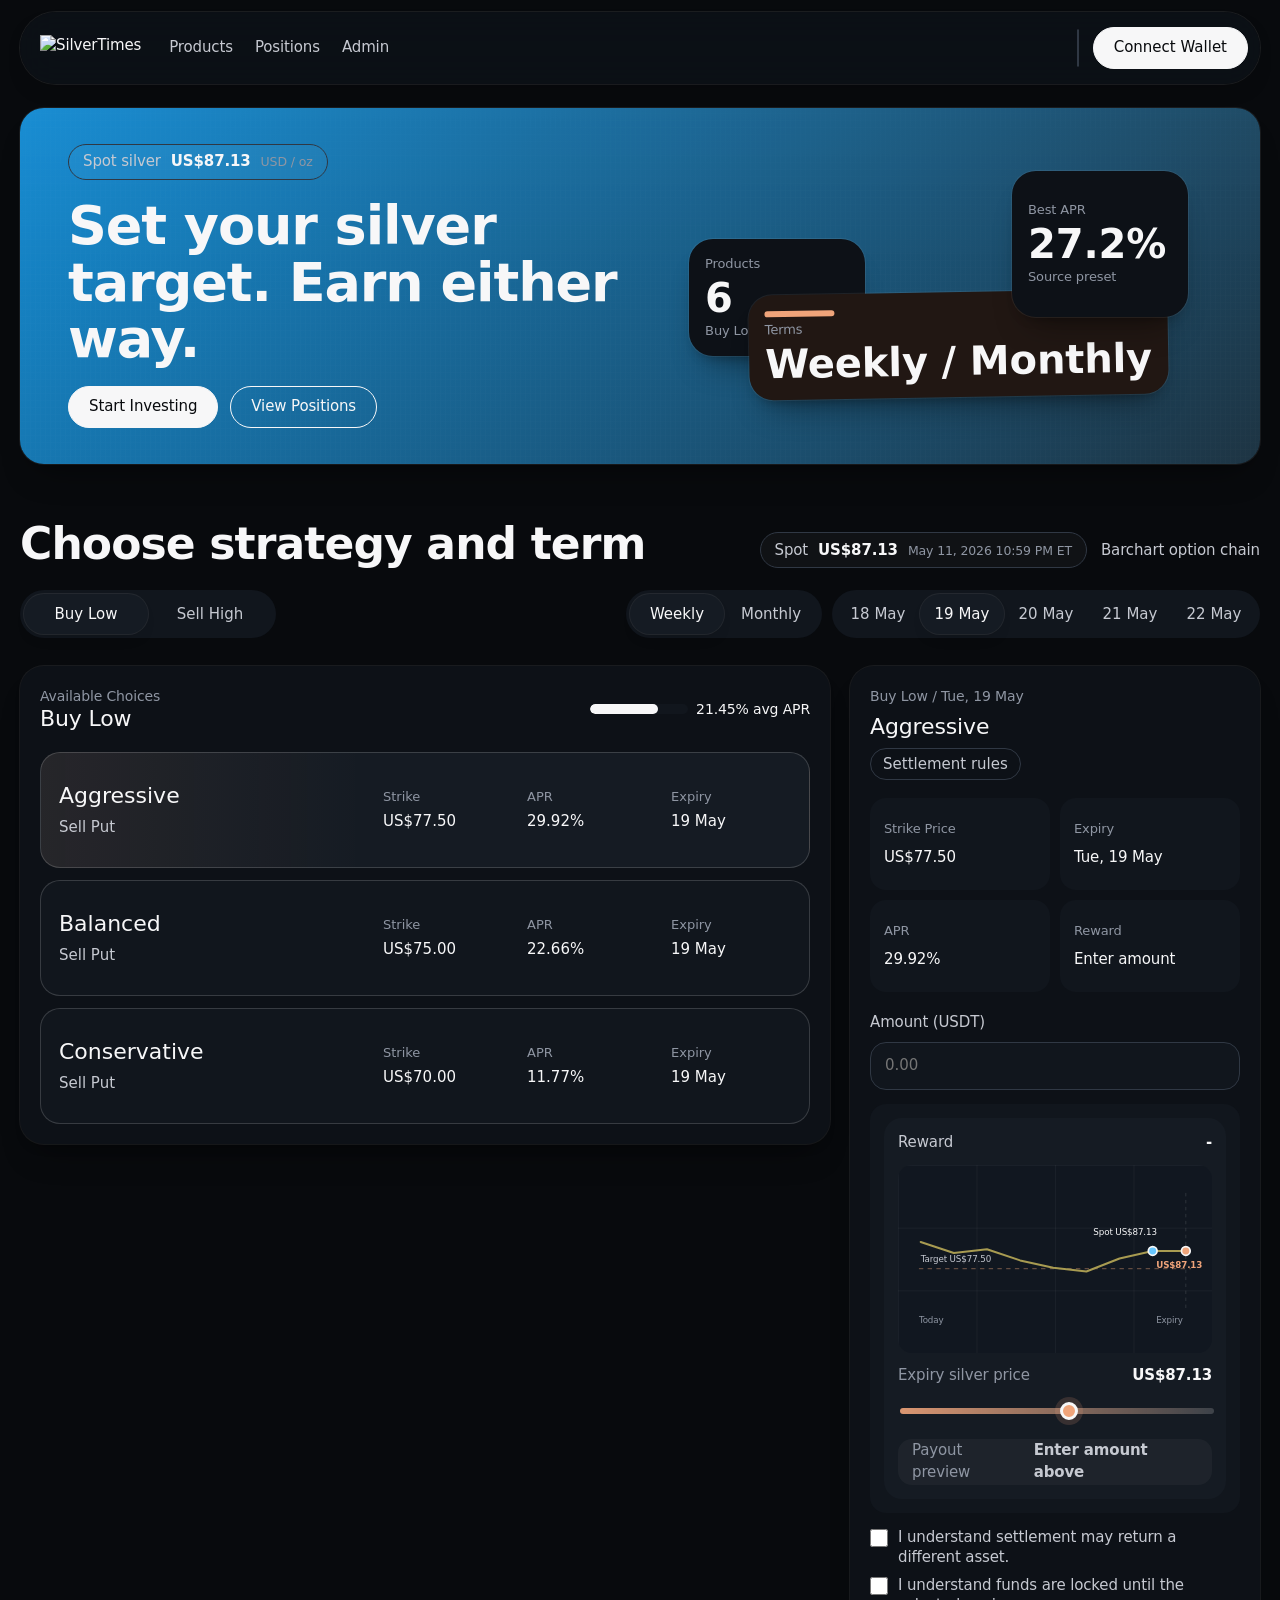
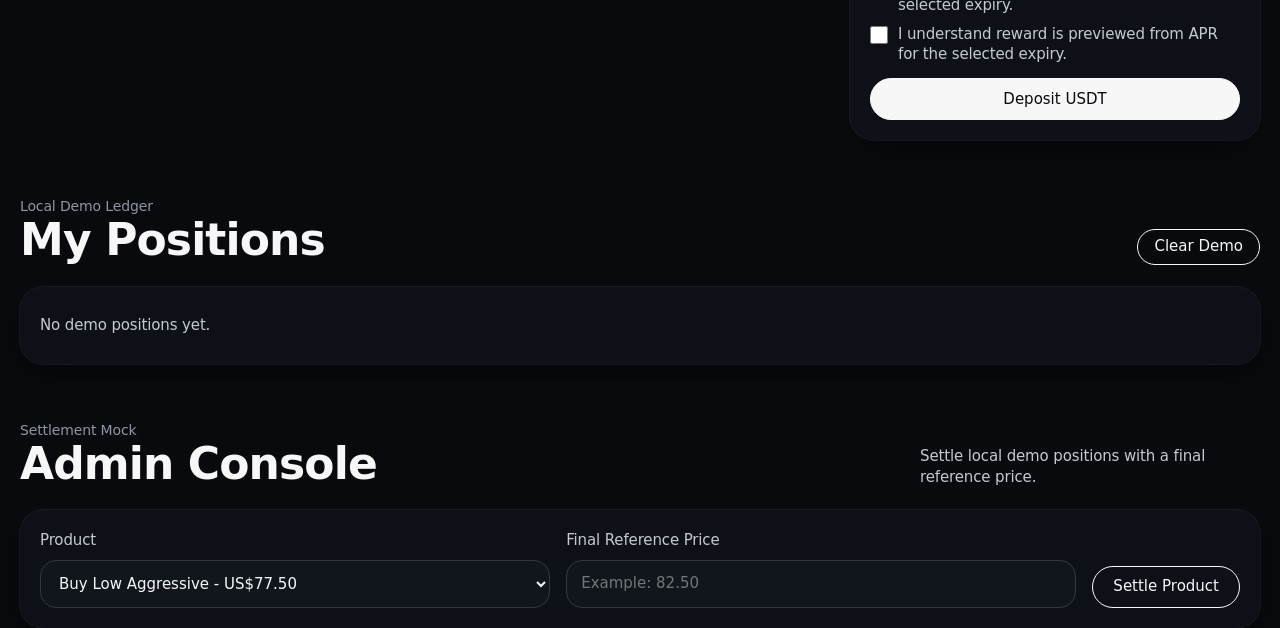
==== index.html @ 5ae290b1 "Initial SilverTimes dual investment MVP" ====
<!doctype html>
<html lang="en">
  <head>
    <meta charset="utf-8">
    <meta name="viewport" content="width=device-width, initial-scale=1">
    <title>SilverTimes Dual Investment MVP</title>
    <link rel="stylesheet" href="styles.css">
  </head>
  <body>
    <header class="topbar" aria-label="Primary">
      <a class="brand" href="#dashboard" aria-label="SilverTimes Dual Investment">
        <img src="https://www.silvertimes.io/ST_LOGO_DARK@2x.png" alt="SilverTimes">
      </a>
      <nav class="navlinks" aria-label="Sections">
        <a href="#dashboard">Products</a>
        <a href="#positions">Positions</a>
        <a href="#admin">Admin</a>
      </nav>
      <div id="spotPriceHeader" class="spot-header" aria-live="polite"></div>
      <button id="walletButton" class="primary-button" type="button">Connect Wallet</button>
    </header>

    <main>
      <section id="dashboard" class="hero-band" aria-labelledby="pageTitle">
        <div class="hero-copy">
          <div id="spotPricePill" class="spot-pill" aria-live="polite"></div>
          <h1 id="pageTitle">Set your silver target. Earn either way.</h1>
          <div class="hero-actions">
            <a class="primary-button" href="#products">Start Investing</a>
            <a class="ghost-button" href="#positions">View Positions</a>
          </div>
        </div>
        <div class="hero-visual" aria-hidden="true">
          <div class="orbital-card large">
            <span>Best APR</span>
            <strong id="heroApr">27.2%</strong>
            <small>Source preset</small>
          </div>
          <div class="orbital-card">
            <span>Products</span>
            <strong>6</strong>
            <small>Buy Low / Sell High</small>
          </div>
          <div class="orbital-card warm">
            <span>Terms</span>
            <strong id="heroTerm">Weekly / Monthly</strong>
          </div>
        </div>
      </section>

      <section id="products" class="workspace" aria-label="Dual investment products">
        <div class="section-heading">
          <div>
            <h2>Choose strategy and term</h2>
          </div>
          <div class="heading-actions">
            <div id="spotPriceInline" class="spot-inline" aria-live="polite"></div>
            <a
              class="text-link"
              href="https://www.barchart.com/futures/quotes/SI*0/options?futuresOptionsView=merged"
              target="_blank"
              rel="noreferrer"
            >
              Barchart option chain
            </a>
          </div>
        </div>

        <div class="controls-row">
          <div class="segmented" role="tablist" aria-label="Product mode">
            <button class="segment is-active" type="button" data-mode="buy-low" role="tab" aria-selected="true">
              Buy Low
            </button>
            <button class="segment" type="button" data-mode="sell-high" role="tab" aria-selected="false">
              Sell High
            </button>
          </div>
          <div class="expiry-picker" aria-label="Expiry selector">
            <div class="segmented term-control" role="tablist" aria-label="Expiry type">
              <button class="term-segment is-active" type="button" data-family="weekly" role="tab" aria-selected="true">Weekly</button>
              <button class="term-segment" type="button" data-family="monthly" role="tab" aria-selected="false">Monthly</button>
            </div>
            <div id="expiryList" class="expiry-list" role="tablist" aria-label="Expiry date"></div>
          </div>
        </div>

        <div class="product-grid">
          <section class="product-list-shell" aria-labelledby="productListTitle">
            <div class="panel-title-row">
              <div>
                <p class="eyebrow">Available Choices</p>
                <h3 id="productListTitle">Buy Low</h3>
              </div>
              <div id="modeSummary" class="mini-visual" aria-live="polite"></div>
            </div>
            <div id="productList" class="product-list" aria-live="polite"></div>
          </section>

          <aside class="detail-panel" aria-labelledby="detailTitle">
            <div id="detailContent"></div>
          </aside>
        </div>
      </section>

      <section id="positions" class="workspace" aria-labelledby="positionsTitle">
        <div class="section-heading">
          <div>
            <p class="eyebrow">Local Demo Ledger</p>
            <h2 id="positionsTitle">My Positions</h2>
          </div>
          <button id="clearPositionsButton" class="ghost-button compact" type="button">Clear Demo</button>
        </div>
        <div id="positionsList" class="positions-list" aria-live="polite"></div>
      </section>

      <section id="admin" class="workspace" aria-labelledby="adminTitle">
        <div class="section-heading">
          <div>
            <p class="eyebrow">Settlement Mock</p>
            <h2 id="adminTitle">Admin Console</h2>
          </div>
          <p class="summary-text">Settle local demo positions with a final reference price.</p>
        </div>
        <form id="settlementForm" class="admin-form">
          <div class="field">
            <label for="settlementProduct">Product</label>
            <select id="settlementProduct"></select>
          </div>
          <div class="field">
            <label for="finalPriceInput">Final Reference Price</label>
            <input id="finalPriceInput" type="number" min="0" step="0.01" placeholder="Example: 82.50">
          </div>
          <button class="ghost-button" type="submit">Settle Product</button>
        </form>
      </section>
    </main>

    <div id="toast" class="toast" role="status" aria-live="polite"></div>

    <script src="app.js"></script>
  </body>
</html>
---- styles.css ----
:root {
  --color-canvas: #080a0d;
  --color-ink: #f7f7f8;
  --color-graphite: #ffffff;
  --color-warm-mist: #211713;
  --color-terracotta: #f0a47a;
  --color-fog: #11161d;
  --color-muted-stone: #c6c9d1;
  --color-light-steel: #8f96a3;
  --color-hint-of-grey: #303844;
  --color-dusk-link: #a9afba;
  --surface-panel: #0d1117;
  --surface-elevated: #151b23;
  --font-sohne: Inter, ui-sans-serif, system-ui, -apple-system, BlinkMacSystemFont, "Segoe UI", Roboto, sans-serif;
  --font-signifier: Inter, ui-sans-serif, system-ui, -apple-system, BlinkMacSystemFont, "Segoe UI", Roboto, sans-serif;
  --shadow-subtle: rgba(255, 255, 255, 0.07) 0 0 0 1px, rgba(0, 0, 0, 0.45) 0 22px 34px -18px, rgba(0, 0, 0, 0.35) 0 8px 12px -8px;
}

* {
  box-sizing: border-box;
}

html {
  scroll-behavior: smooth;
}

section {
  scroll-margin-top: 100px;
}

body {
  margin: 0;
  min-width: 320px;
  background: var(--color-canvas);
  color: var(--color-ink);
  font-family: var(--font-sohne);
  font-size: 15px;
  line-height: 1.43;
  letter-spacing: -0.009em;
}

button,
input,
select {
  font: inherit;
}

a {
  color: inherit;
}

.topbar {
  position: sticky;
  top: 0;
  z-index: 20;
  display: grid;
  grid-template-columns: auto 1fr auto auto;
  align-items: center;
  gap: 14px;
  width: min(1280px, calc(100% - 40px));
  min-height: 72px;
  margin: 12px auto 0;
  padding: 10px 12px 10px 20px;
  border-radius: 999px;
  background: rgba(13, 17, 23, 0.9);
  box-shadow: rgba(255, 255, 255, 0.08) 0 0 0 1px, rgba(0, 0, 0, 0.5) 0 10px 24px -16px;
  backdrop-filter: blur(18px);
}

.topbar .navlinks {
  margin-left: 14px;
}

.brand {
  display: inline-flex;
  align-items: center;
  color: var(--color-ink);
  font-weight: 500;
  text-decoration: none;
}

.brand img {
  display: block;
  width: auto;
  height: 26px;
  object-fit: contain;
}

.navlinks {
  display: flex;
  gap: 22px;
}

.navlinks a,
.text-link {
  color: var(--color-muted-stone);
  text-decoration: none;
}

.navlinks a:hover,
.text-link:hover {
  color: var(--color-ink);
}

.primary-button,
.ghost-button {
  display: inline-flex;
  align-items: center;
  justify-content: center;
  min-height: 42px;
  padding: 0 20px;
  border-radius: 999px;
  font-weight: 500;
  text-decoration: none;
  cursor: pointer;
  white-space: nowrap;
}

.primary-button {
  border: 1px solid var(--color-ink);
  background: var(--color-ink);
  color: #080a0d;
}

.ghost-button {
  border: 1px solid var(--color-ink);
  background: transparent;
  color: var(--color-ink);
}

.primary-button:hover,
.primary-button:focus-visible {
  background: #ffffff;
}

.ghost-button:hover,
.ghost-button:focus-visible {
  background: var(--surface-elevated);
}

.ghost-button.compact {
  min-height: 36px;
  padding: 0 16px;
}

.hero-band {
  position: relative;
  width: min(1280px, calc(100% - 40px));
  height: auto;
  min-height: 310px;
  margin: 24px auto 0;
  display: grid;
  grid-template-columns: minmax(0, 1.02fr) minmax(360px, 0.98fr);
  gap: 32px;
  align-items: center;
  padding: 36px 48px;
  border-radius: 24px;
  background: linear-gradient(-45deg, #0b0f15, #123455, #211713, #148bd2);
  background-size: 400% 400%;
  animation: heroGradientFlow 15s ease infinite;
  box-shadow: var(--shadow-subtle);
  overflow: hidden;
  isolation: isolate;
}

.hero-band::after {
  content: "";
  position: absolute;
  z-index: -1;
  pointer-events: none;
}

.hero-band::before {
  content: none;
}

.hero-band::after {
  inset: 0;
  background:
    repeating-linear-gradient(90deg, rgba(255, 255, 255, 0.045) 0 1px, transparent 1px 5px),
    repeating-linear-gradient(0deg, rgba(255, 255, 255, 0.025) 0 1px, transparent 1px 7px),
    linear-gradient(180deg, rgba(255, 255, 255, 0.08), transparent 42%, rgba(0, 0, 0, 0.24));
  background-size: 100% 100%, 100% 100%, 100% 100%;
  opacity: 0.22;
  mix-blend-mode: screen;
  animation: heroTextureDrift 9s linear infinite;
}

@keyframes heroGradientFlow {
  0% {
    background-position: 0% 50%;
  }

  50% {
    background-position: 100% 50%;
  }

  100% {
    background-position: 0% 50%;
  }
}

@keyframes heroTextureDrift {
  0% {
    transform: translateX(0);
  }

  100% {
    transform: translateX(18px);
  }
}

@media (prefers-reduced-motion: reduce) {
  .hero-band,
  .hero-band::after {
    animation: none;
  }
}

.hero-copy {
  position: relative;
  z-index: 1;
  display: grid;
  gap: 18px;
}

.spot-pill,
.spot-inline,
.spot-header {
  display: inline-flex;
  align-items: center;
  gap: 10px;
  width: fit-content;
  min-height: 36px;
  padding: 0 14px;
  border: 1px solid var(--color-hint-of-grey);
  border-radius: 999px;
  background: rgba(255, 255, 255, 0.03);
  color: var(--color-muted-stone);
}

.spot-pill strong,
.spot-inline strong,
.spot-header strong {
  color: var(--color-ink);
  font-weight: 600;
}

.spot-pill small,
.spot-inline small,
.spot-header small {
  color: var(--color-light-steel);
}

.spot-header {
  max-width: 0;
  min-height: 38px;
  padding: 0;
  opacity: 0;
  overflow: hidden;
  white-space: nowrap;
  transform: translateX(18px) scale(0.96);
  transition: max-width 260ms ease, padding 260ms ease, opacity 220ms ease, transform 260ms ease;
}

.topbar.has-spot .spot-header {
  max-width: 310px;
  padding: 0 14px;
  opacity: 1;
  transform: translateX(0) scale(1);
}

.spot-inline {
  transition: opacity 180ms ease, transform 220ms ease;
}

.market-stuck .spot-inline {
  opacity: 0;
  transform: translateY(-8px) scale(0.96);
  pointer-events: none;
}

.eyebrow {
  margin: 0;
  color: var(--color-light-steel);
  font-size: 14px;
  line-height: 1.43;
}

h1,
h2,
h3 {
  margin: 0;
  color: var(--color-ink);
}

h1,
h2 {
  font-family: var(--font-signifier);
  font-weight: 600;
  letter-spacing: -0.02em;
}

h1 {
  max-width: 660px;
  font-size: clamp(38px, 5vw, 54px);
  line-height: 1.05;
}

h2 {
  font-size: clamp(34px, 4vw, 44px);
  line-height: 1.1;
}

h3 {
  font-size: 22px;
  font-weight: 500;
  line-height: 1.18;
}

.hero-actions {
  display: flex;
  flex-wrap: wrap;
  gap: 12px;
}

.hero-visual {
  position: relative;
  z-index: 1;
  min-height: 230px;
}

.orbital-card {
  position: absolute;
  display: grid;
  gap: 4px;
  min-width: 150px;
  padding: 16px;
  border-radius: 24px;
  background: var(--surface-panel);
  box-shadow: var(--shadow-subtle);
}

.orbital-card span,
.orbital-card small,
.metric-label {
  color: var(--color-light-steel);
  font-size: 13px;
}

.orbital-card strong {
  font-family: var(--font-signifier);
  font-size: 40px;
  font-weight: 600;
  line-height: 1;
}

.orbital-card.large {
  top: 0;
  right: 24px;
  z-index: 4;
  min-width: 176px;
  min-height: 146px;
  align-content: center;
}

.orbital-card:not(.large):not(.warm) {
  top: 68px;
  left: 22px;
  z-index: 1;
  min-width: 176px;
}

.orbital-card.warm {
  left: 82px;
  bottom: 4px;
  z-index: 2;
  min-width: 306px;
  background: var(--color-warm-mist);
  transform: rotate(-1deg);
}

.orbital-card.warm::before {
  content: "";
  width: 70px;
  height: 6px;
  border-radius: 999px;
  background: var(--color-terracotta);
}

.workspace {
  width: min(1280px, calc(100% - 40px));
  margin: 0 auto;
  padding: 56px 0 0;
}

.section-heading {
  display: flex;
  align-items: flex-end;
  justify-content: space-between;
  gap: 24px;
  margin-bottom: 22px;
}

.heading-actions {
  display: flex;
  align-items: center;
  gap: 14px;
}

.summary-text {
  max-width: 340px;
  margin: 0;
  color: var(--color-muted-stone);
}

.controls-row {
  position: sticky;
  top: 88px;
  z-index: 14;
  display: flex;
  align-items: center;
  justify-content: space-between;
  gap: 16px;
  margin: -8px -8px 20px;
  padding: 8px;
  border-radius: 28px;
  background: rgba(8, 10, 13, 0);
  transition: background 220ms ease, box-shadow 220ms ease, transform 220ms ease;
}

.controls-row.is-stuck {
  background: rgba(8, 10, 13, 0.86);
  box-shadow: rgba(255, 255, 255, 0.08) 0 0 0 1px, rgba(0, 0, 0, 0.42) 0 18px 34px -20px;
  backdrop-filter: blur(16px);
}

.segmented {
  display: inline-flex;
  min-height: 48px;
  padding: 4px;
  border-radius: 999px;
  background: var(--color-fog);
}

.segment,
.term-segment {
  min-width: 124px;
  min-height: 40px;
  border: 0;
  border-radius: 999px;
  background: transparent;
  color: var(--color-muted-stone);
  font-weight: 500;
  cursor: pointer;
}

.term-segment {
  min-width: 94px;
}

.segment.is-active,
.term-segment.is-active {
  background: var(--surface-elevated);
  color: var(--color-ink);
  box-shadow: rgba(255, 255, 255, 0.08) 0 0 0 1px, rgba(0, 0, 0, 0.35) 0 8px 18px -12px;
}

.expiry-picker {
  display: flex;
  flex-wrap: wrap;
  justify-content: flex-end;
  gap: 10px;
}

.expiry-list {
  display: inline-flex;
  min-height: 48px;
  padding: 4px;
  border-radius: 999px;
  background: var(--color-fog);
}

.expiry-option {
  min-width: 84px;
  min-height: 40px;
  border: 0;
  border-radius: 999px;
  background: transparent;
  color: var(--color-muted-stone);
  font-weight: 500;
  cursor: pointer;
}

.expiry-option.is-active {
  background: var(--surface-elevated);
  color: var(--color-ink);
  box-shadow: rgba(255, 255, 255, 0.08) 0 0 0 1px, rgba(0, 0, 0, 0.35) 0 8px 18px -12px;
}

.product-grid {
  display: grid;
  grid-template-columns: minmax(0, 1fr) 410px;
  gap: 20px;
  align-items: start;
}

.product-list-shell,
.detail-panel,
.positions-list,
.admin-form {
  border-radius: 24px;
  background: var(--surface-panel);
  box-shadow: var(--shadow-subtle);
}

.panel-title-row {
  display: flex;
  justify-content: space-between;
  gap: 20px;
  padding: 20px;
}

.mini-visual {
  display: flex;
  align-items: center;
  gap: 8px;
  min-width: 220px;
}

.mini-visual span {
  flex: 1;
  height: 10px;
  border-radius: 999px;
  background: var(--color-fog);
  overflow: hidden;
}

.mini-visual span::before {
  content: "";
  display: block;
  width: var(--fill, 66%);
  height: 100%;
  border-radius: inherit;
  background: var(--color-ink);
}

.mini-visual strong {
  font-size: 14px;
  font-weight: 500;
}

.product-list {
  display: grid;
  gap: 12px;
  padding: 0 20px 20px;
}

.product-row {
  display: grid;
  grid-template-columns: 1fr 130px 130px 120px;
  gap: 14px;
  align-items: center;
  width: 100%;
  min-height: 116px;
  padding: 18px;
  border: 1px solid rgba(255, 255, 255, 0.16);
  border-radius: 20px;
  background: var(--color-fog);
  color: var(--color-ink);
  text-align: left;
  cursor: pointer;
}

.product-row:hover {
  border-color: rgba(255, 255, 255, 0.34);
  background: var(--surface-elevated);
}

.product-row.is-selected {
  border-color: rgba(255, 255, 255, 0.16);
  background:
    linear-gradient(90deg, rgba(240, 164, 122, 0.08), transparent 42%),
    var(--surface-elevated);
}

.product-title {
  display: grid;
  gap: 8px;
}

.product-title strong {
  font-size: 22px;
  font-weight: 500;
  line-height: 1.18;
}

.product-title span {
  color: var(--color-muted-stone);
}

.risk-visual {
  display: grid;
  gap: 8px;
}

.risk-track {
  position: relative;
  height: 10px;
  border-radius: 999px;
  background: var(--color-warm-mist);
}

.risk-track::before {
  content: "";
  position: absolute;
  left: var(--marker, 50%);
  top: -5px;
  width: 20px;
  height: 20px;
  border-radius: 50%;
  background: var(--color-ink);
}

.metric {
  display: grid;
  gap: 4px;
}

.metric-value {
  color: var(--color-ink);
  font-weight: 500;
}

.detail-panel {
  position: sticky;
  top: 100px;
  padding: 20px;
}

.detail-stack {
  display: grid;
  gap: 18px;
}

.detail-header {
  display: grid;
  gap: 8px;
}

.stat-grid {
  display: grid;
  grid-template-columns: 1fr 1fr;
  gap: 10px;
}

.stat,
.quote-box,
.scenario-card {
  padding: 14px;
  border-radius: 16px;
  background: var(--color-fog);
}

.info-popover {
  position: relative;
  width: fit-content;
}

.info-button {
  min-height: 32px;
  padding: 0 12px;
  border: 1px solid var(--color-hint-of-grey);
  border-radius: 999px;
  background: transparent;
  color: var(--color-muted-stone);
  cursor: help;
}

.tooltip {
  position: absolute;
  left: 0;
  top: calc(100% + 8px);
  z-index: 10;
  display: none;
  width: min(320px, 78vw);
  padding: 12px;
  border: 1px solid var(--color-hint-of-grey);
  border-radius: 16px;
  background: var(--surface-elevated);
  color: var(--color-muted-stone);
  box-shadow: var(--shadow-subtle);
}

.tooltip strong {
  display: block;
  color: var(--color-ink);
}

.info-popover:hover .tooltip,
.info-popover:focus-within .tooltip {
  display: grid;
  gap: 6px;
}

.stat {
  display: grid;
  align-content: center;
  gap: 8px;
  min-height: 92px;
}

.stat .metric-label,
.stat .metric-value {
  display: block;
}

.outcome-map {
  display: grid;
  grid-template-columns: 1fr auto 1fr;
  gap: 10px;
  align-items: center;
}

.scenario-card {
  min-height: 112px;
}

.scenario-card strong {
  display: block;
  margin-bottom: 6px;
}

.scenario-card p {
  margin: 0;
  color: var(--color-muted-stone);
}

.target-node {
  width: 54px;
  height: 54px;
  display: grid;
  place-items: center;
  border-radius: 50%;
  background: var(--color-warm-mist);
  color: var(--color-terracotta);
  font-weight: 500;
}

.deposit-form {
  display: grid;
  gap: 14px;
  padding-top: 2px;
}

label {
  display: grid;
  gap: 8px;
  color: var(--color-muted-stone);
}

.field {
  display: grid;
  gap: 8px;
}

.field label {
  color: var(--color-muted-stone);
}

input,
select {
  width: 100%;
  min-height: 48px;
  border: 1px solid var(--color-hint-of-grey);
  border-radius: 16px;
  background: var(--color-fog);
  color: var(--color-ink);
  padding: 0 14px;
  outline: none;
}

input:focus,
select:focus {
  border-color: var(--color-ink);
}

.quote-box {
  display: block;
}

.scenario-chart {
  display: grid;
  gap: 12px;
  padding: 14px;
  border-radius: 18px;
  background: var(--surface-elevated);
}

.chart-header {
  display: flex;
  align-items: center;
  justify-content: space-between;
  gap: 12px;
  color: var(--color-muted-stone);
}

.chart-header strong {
  color: var(--color-ink);
}

.line-chart {
  min-height: 188px;
  border-radius: 14px;
  background:
    linear-gradient(90deg, rgba(255, 255, 255, 0.04) 1px, transparent 1px) 0 0 / 25% 100%,
    linear-gradient(180deg, rgba(255, 255, 255, 0.04) 1px, transparent 1px) 0 0 / 100% 33.33%,
    #111720;
  overflow: hidden;
}

.line-chart svg {
  display: block;
  width: 100%;
  height: auto;
}

.chart-grid-line {
  stroke: rgba(240, 164, 122, 0.52);
  stroke-width: 1;
  stroke-dasharray: 5 5;
}

.chart-expiry-line {
  stroke: rgba(255, 255, 255, 0.14);
  stroke-width: 1;
  stroke-dasharray: 4 4;
}

.chart-path {
  fill: none;
  stroke: #a89b51;
  stroke-width: 2.3;
  stroke-linecap: round;
  stroke-linejoin: round;
}

.chart-current-dot,
.chart-settle-dot {
  stroke: var(--color-ink);
  stroke-width: 2;
}

.chart-current-dot {
  fill: #67c7ff;
}

.chart-settle-dot {
  fill: var(--color-terracotta);
}

.chart-tag,
.chart-tooltip,
.chart-price,
.chart-axis {
  font-family: var(--font-sohne);
  font-size: 10px;
}

.chart-tag {
  fill: var(--color-muted-stone);
}

.chart-tooltip {
  fill: var(--color-ink);
}

.chart-price {
  fill: var(--color-terracotta);
  font-weight: 600;
}

.chart-axis {
  fill: var(--color-light-steel);
}

.scenario-slider {
  display: grid;
  grid-template-columns: 1fr auto;
  gap: 8px 12px;
  color: var(--color-light-steel);
}

.scenario-slider input {
  grid-column: 1 / -1;
  width: 100%;
  min-height: 28px;
  padding: 0;
  border: 0;
  border-radius: 0;
  background: transparent;
  accent-color: var(--color-terracotta);
  appearance: none;
  cursor: pointer;
  touch-action: pan-y;
}

.scenario-slider input::-webkit-slider-runnable-track {
  height: 6px;
  border-radius: 999px;
  background: linear-gradient(90deg, rgba(240, 164, 122, 0.9), rgba(247, 247, 248, 0.18));
}

.scenario-slider input::-webkit-slider-thumb {
  appearance: none;
  width: 18px;
  height: 18px;
  margin-top: -6px;
  border: 3px solid var(--color-ink);
  border-radius: 50%;
  background: var(--color-terracotta);
  box-shadow: 0 0 0 5px rgba(240, 164, 122, 0.16);
}

.scenario-slider input::-moz-range-track {
  height: 6px;
  border-radius: 999px;
  background: linear-gradient(90deg, rgba(240, 164, 122, 0.9), rgba(247, 247, 248, 0.18));
}

.scenario-slider input::-moz-range-thumb {
  width: 18px;
  height: 18px;
  border: 3px solid var(--color-ink);
  border-radius: 50%;
  background: var(--color-terracotta);
  box-shadow: 0 0 0 5px rgba(240, 164, 122, 0.16);
}

.scenario-slider strong,
.scenario-result strong {
  color: var(--color-ink);
}

.scenario-result {
  display: flex;
  align-items: center;
  justify-content: space-between;
  gap: 12px;
  min-height: 46px;
  padding: 0 14px;
  border-radius: 14px;
  background: rgba(255, 255, 255, 0.04);
  color: var(--color-light-steel);
}

.scenario-chart[data-outcome="convert"] .scenario-result {
  background: rgba(240, 164, 122, 0.14);
}

.scenario-chart.is-empty .scenario-result strong {
  color: var(--color-muted-stone);
}

.payoff-track {
  position: relative;
  display: grid;
  grid-template-columns: 1fr auto 1fr;
  gap: 12px;
  align-items: center;
  min-height: 110px;
}

.payoff-track::before {
  content: "";
  position: absolute;
  left: 22%;
  right: 22%;
  top: 50%;
  height: 4px;
  border-radius: 999px;
  background: linear-gradient(90deg, rgba(240, 164, 122, 0.45), rgba(247, 247, 248, 0.2), rgba(240, 164, 122, 0.45));
  transform: translateY(-50%);
}

.payoff-node {
  position: relative;
  z-index: 1;
  display: grid;
  gap: 6px;
  min-height: 90px;
  padding: 14px;
  border-radius: 16px;
  background: var(--surface-elevated);
}

.payoff-node small {
  color: var(--color-light-steel);
}

.payoff-node strong {
  color: var(--color-ink);
}

.payoff-threshold {
  position: relative;
  z-index: 1;
  display: grid;
  place-items: center;
  width: 64px;
  height: 64px;
  border-radius: 50%;
  background: var(--color-warm-mist);
  color: var(--color-terracotta);
  font-weight: 600;
  text-align: center;
}

.payoff-chart.is-empty .payoff-node strong {
  color: var(--color-muted-stone);
}

.ack-list {
  display: grid;
  gap: 8px;
  margin: 0;
  padding: 0;
  list-style: none;
}

.ack-list label {
  grid-template-columns: 18px 1fr;
  align-items: start;
  gap: 10px;
  line-height: 1.35;
}

.ack-list input {
  width: 18px;
  min-height: 18px;
  margin: 2px 0 0;
  accent-color: var(--color-ink);
}

.positions-list {
  margin-top: 20px;
}

.position-row {
  display: grid;
  grid-template-columns: minmax(170px, 1fr) repeat(4, minmax(110px, 0.6fr)) auto;
  gap: 12px;
  align-items: center;
  padding: 18px 20px;
  border-bottom: 1px solid var(--color-hint-of-grey);
}

.position-row:last-child {
  border-bottom: 0;
}

.empty-state {
  padding: 28px 20px;
  color: var(--color-muted-stone);
}

.status-pill {
  display: inline-flex;
  align-items: center;
  width: fit-content;
  min-height: 28px;
  padding: 0 10px;
  border-radius: 999px;
  background: var(--color-warm-mist);
  color: var(--color-terracotta);
  font-size: 13px;
  font-weight: 500;
}

.admin-form {
  display: grid;
  grid-template-columns: minmax(180px, 1fr) minmax(180px, 1fr) auto;
  gap: 16px;
  align-items: end;
  margin-top: 20px;
  padding: 20px;
}

.toast {
  position: fixed;
  right: 24px;
  bottom: 24px;
  z-index: 40;
  max-width: 360px;
  padding: 14px 16px;
  border-radius: 16px;
  background: var(--color-ink);
  color: #080a0d;
  opacity: 0;
  transform: translateY(8px);
  pointer-events: none;
  transition: opacity 160ms ease, transform 160ms ease;
}

.toast.is-visible {
  opacity: 1;
  transform: translateY(0);
}

@media (max-width: 1080px) {
  .hero-band,
  .product-grid {
    grid-template-columns: 1fr;
  }

  .hero-visual {
    min-height: 220px;
  }

  .orbital-card.large {
    right: 0;
  }

  .orbital-card.warm {
    left: 70px;
    min-width: 280px;
  }

  .detail-panel {
    position: static;
  }

  .product-row,
  .position-row {
    grid-template-columns: 1fr 1fr;
  }
}

@media (max-width: 760px) {
  .topbar {
    grid-template-columns: 1fr auto auto;
    width: min(100% - 24px, 1280px);
    margin-top: 8px;
    gap: 8px;
  }

  .navlinks {
    display: none;
  }

  .topbar.has-spot .spot-header {
    max-width: 118px;
    padding: 0 10px;
  }

  .spot-header span,
  .spot-header small {
    display: none;
  }

  .hero-band,
  .workspace {
    width: min(100% - 24px, 1280px);
  }

  .hero-band {
    min-height: auto;
    padding: 86px 28px 28px;
  }

  .hero-visual {
    display: none;
  }

  .section-heading,
  .controls-row,
  .panel-title-row {
    align-items: flex-start;
    flex-direction: column;
  }

  .controls-row {
    top: 76px;
    margin-left: -6px;
    margin-right: -6px;
  }

  .heading-actions {
    align-items: flex-start;
    flex-direction: column;
  }

  .segmented,
  .term-control,
  .expiry-list,
  .expiry-picker {
    width: 100%;
  }

  .segment,
  .term-segment,
  .expiry-option {
    flex: 1;
    min-width: 0;
  }

  .product-row,
  .position-row,
  .stat-grid,
  .admin-form,
  .payoff-track {
    grid-template-columns: 1fr;
  }

  .stat {
    min-height: 76px;
  }

  .toast {
    left: 16px;
    right: 16px;
    bottom: 16px;
  }
}
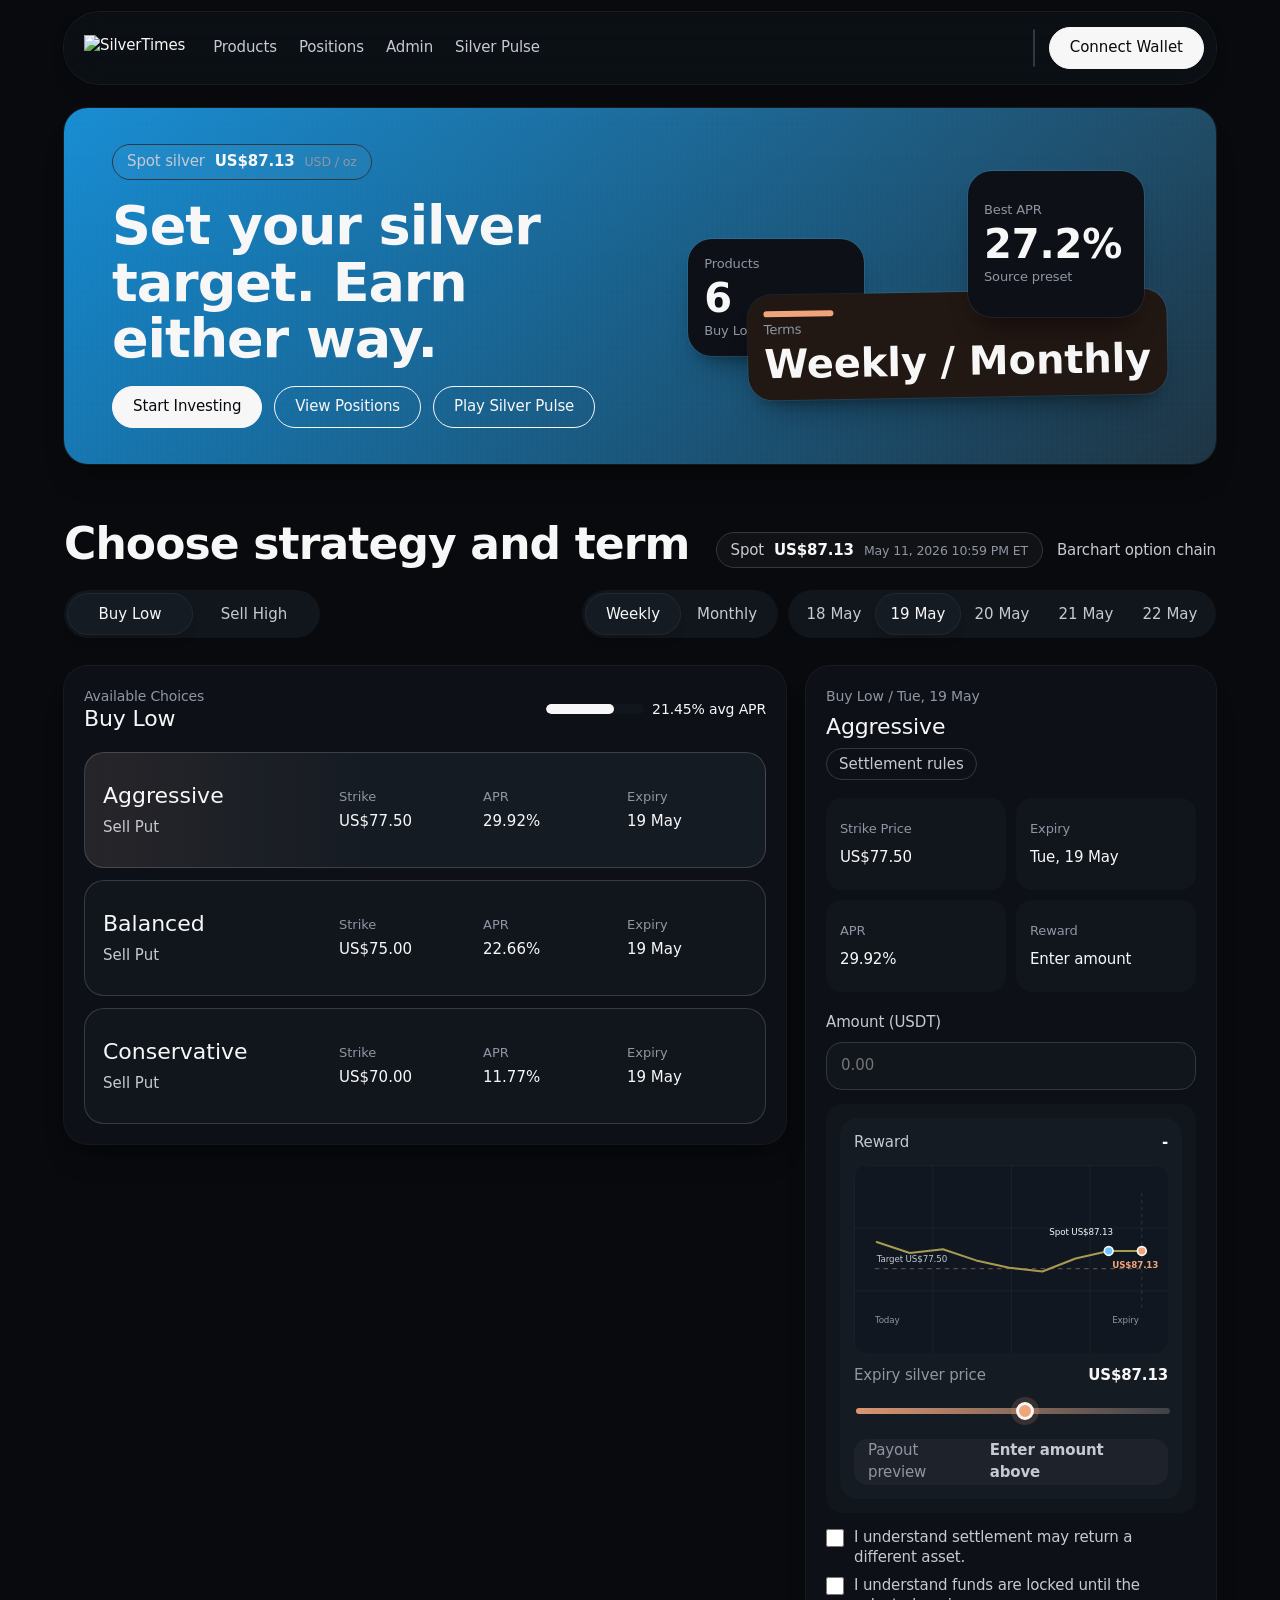
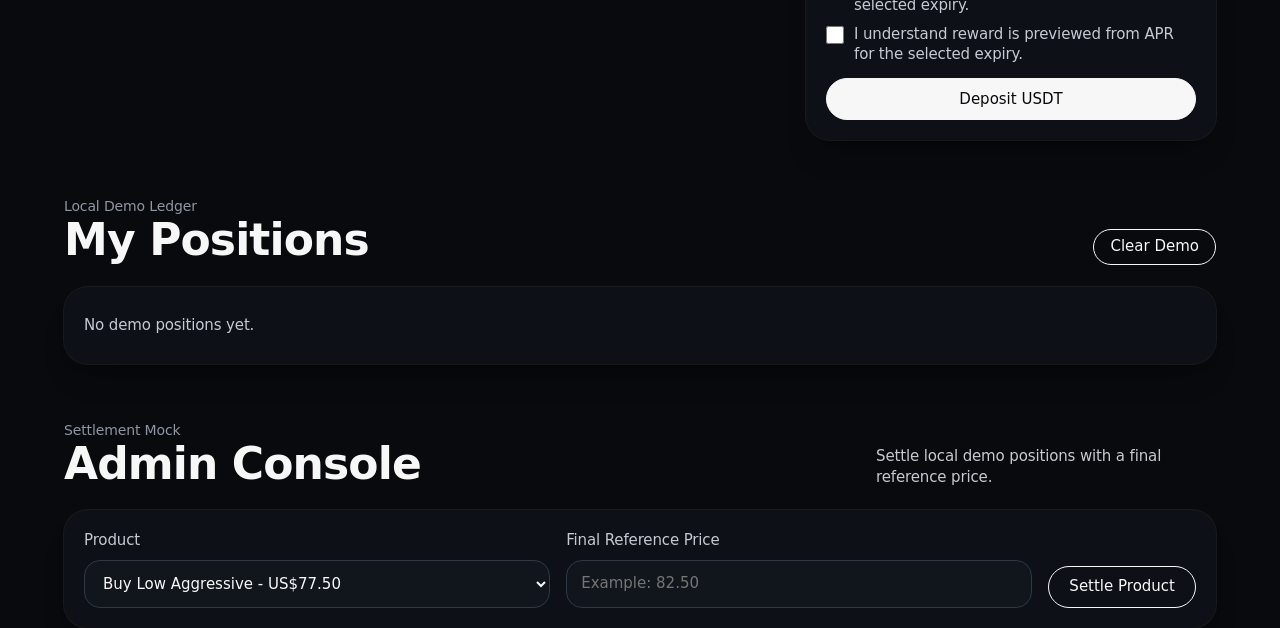
==== commit 50bec7e0: "Add Silver Pulse prediction MVP" ====
--- a/index.html
+++ b/index.html
@@ -4,7 +4,7 @@
     <meta charset="utf-8">
     <meta name="viewport" content="width=device-width, initial-scale=1">
     <title>SilverTimes Dual Investment MVP</title>
-    <link rel="stylesheet" href="styles.css">
+    <link rel="stylesheet" href="styles.css?v=20260512-width">
   </head>
   <body>
     <header class="topbar" aria-label="Primary">
@@ -15,6 +15,7 @@
         <a href="#dashboard">Products</a>
         <a href="#positions">Positions</a>
         <a href="#admin">Admin</a>
+        <a href="silver-pulse.html">Silver Pulse</a>
       </nav>
       <div id="spotPriceHeader" class="spot-header" aria-live="polite"></div>
       <button id="walletButton" class="primary-button" type="button">Connect Wallet</button>
@@ -28,6 +29,7 @@
           <div class="hero-actions">
             <a class="primary-button" href="#products">Start Investing</a>
             <a class="ghost-button" href="#positions">View Positions</a>
+            <a class="ghost-button" href="silver-pulse.html">Play Silver Pulse</a>
           </div>
         </div>
         <div class="hero-visual" aria-hidden="true">
--- a/styles.css
+++ b/styles.css
@@ -13,6 +13,7 @@
   --surface-elevated: #151b23;
   --font-sohne: Inter, ui-sans-serif, system-ui, -apple-system, BlinkMacSystemFont, "Segoe UI", Roboto, sans-serif;
   --font-signifier: Inter, ui-sans-serif, system-ui, -apple-system, BlinkMacSystemFont, "Segoe UI", Roboto, sans-serif;
+  --page-max-width: 1152px;
   --shadow-subtle: rgba(255, 255, 255, 0.07) 0 0 0 1px, rgba(0, 0, 0, 0.45) 0 22px 34px -18px, rgba(0, 0, 0, 0.35) 0 8px 12px -8px;
 }
 
@@ -57,7 +58,7 @@
   grid-template-columns: auto 1fr auto auto;
   align-items: center;
   gap: 14px;
-  width: min(1280px, calc(100% - 40px));
+  width: min(var(--page-max-width), calc(100% - 40px));
   min-height: 72px;
   margin: 12px auto 0;
   padding: 10px 12px 10px 20px;
@@ -145,7 +146,7 @@
 
 .hero-band {
   position: relative;
-  width: min(1280px, calc(100% - 40px));
+  width: min(var(--page-max-width), calc(100% - 40px));
   height: auto;
   min-height: 310px;
   margin: 24px auto 0;
@@ -389,7 +390,7 @@
 }
 
 .workspace {
-  width: min(1280px, calc(100% - 40px));
+  width: min(var(--page-max-width), calc(100% - 40px));
   margin: 0 auto;
   padding: 56px 0 0;
 }
@@ -1139,7 +1140,7 @@
 @media (max-width: 760px) {
   .topbar {
     grid-template-columns: 1fr auto auto;
-    width: min(100% - 24px, 1280px);
+    width: min(100% - 24px, var(--page-max-width));
     margin-top: 8px;
     gap: 8px;
   }
@@ -1160,7 +1161,7 @@
 
   .hero-band,
   .workspace {
-    width: min(100% - 24px, 1280px);
+    width: min(100% - 24px, var(--page-max-width));
   }
 
   .hero-band {
@@ -1222,3 +1223,513 @@
     bottom: 16px;
   }
 }
+
+.silver-pulse-page .topbar {
+  margin-top: 0;
+}
+
+.silver-pulse-page .topbar .spot-header,
+.silver-pulse-page .topbar.has-spot .spot-header {
+  max-width: 310px;
+  padding: 0 14px;
+  opacity: 1;
+  transform: translateX(0) scale(1);
+}
+
+.pulse-hero {
+  min-height: 300px;
+  background:
+    radial-gradient(circle at 76% 22%, rgba(103, 199, 255, 0.22), transparent 28%),
+    linear-gradient(135deg, #0b1016 0%, #16110f 46%, #0f2232 100%);
+}
+
+.pulse-hero::after {
+  opacity: 0.18;
+  background:
+    linear-gradient(90deg, rgba(255, 255, 255, 0.035) 1px, transparent 1px) 0 0 / 24px 100%,
+    linear-gradient(180deg, rgba(255, 255, 255, 0.025) 1px, transparent 1px) 0 0 / 100% 24px;
+}
+
+.pulse-hero .orbital-card.warm {
+  display: none;
+}
+
+.pulse-hero .orbital-card.large {
+  top: 18px;
+  right: 18px;
+}
+
+.pulse-hero .orbital-card:not(.large):not(.warm) {
+  top: 100px;
+  left: 56px;
+}
+
+.pulse-hero-text {
+  max-width: 650px;
+  margin: 0;
+  color: var(--color-muted-stone);
+  font-size: 16px;
+}
+
+.pulse-round-grid {
+  grid-template-columns: minmax(0, 1fr) 410px;
+}
+
+.pulse-play-panel {
+  display: grid;
+  gap: 14px;
+  padding: 0 20px 20px;
+}
+
+.pulse-question-card {
+  display: grid;
+  gap: 8px;
+  min-height: 98px;
+  padding: 18px;
+  border-radius: 20px;
+  background:
+    linear-gradient(90deg, rgba(240, 164, 122, 0.08), transparent 48%),
+    var(--color-fog);
+  border: 1px solid rgba(255, 255, 255, 0.14);
+}
+
+.pulse-question-card strong {
+  max-width: 720px;
+  font-size: 28px;
+  font-weight: 500;
+  line-height: 1.12;
+}
+
+.pulse-price-grid {
+  display: grid;
+  grid-template-columns: repeat(4, minmax(0, 1fr));
+  gap: 8px;
+  order: 4;
+}
+
+.pulse-price-grid .stat {
+  min-height: 74px;
+  padding: 12px;
+  background: rgba(255, 255, 255, 0.035);
+}
+
+.prediction-actions {
+  display: grid;
+  grid-template-columns: 1fr 1fr;
+  gap: 14px;
+}
+
+.pulse-choice {
+  display: grid;
+  place-items: center;
+  gap: 8px;
+  min-height: 176px;
+  border: 1px solid rgba(255, 255, 255, 0.16);
+  border-radius: 20px;
+  background: var(--surface-elevated);
+  color: var(--color-ink);
+  cursor: pointer;
+  transition: transform 180ms ease, border-color 180ms ease, box-shadow 180ms ease, background 180ms ease;
+}
+
+.pulse-choice span {
+  color: var(--color-light-steel);
+  font-size: 15px;
+}
+
+.pulse-choice strong {
+  font-family: var(--font-signifier);
+  font-size: clamp(54px, 7vw, 78px);
+  font-weight: 600;
+  line-height: 1;
+}
+
+.pulse-choice:hover:not(:disabled),
+.pulse-choice:focus-visible:not(:disabled),
+.pulse-choice.is-selected {
+  transform: translateY(-2px);
+  border-color: rgba(255, 255, 255, 0.34);
+}
+
+.pulse-choice-up {
+  background:
+    linear-gradient(135deg, rgba(95, 214, 154, 0.24), transparent 58%),
+    var(--surface-elevated);
+}
+
+.pulse-choice-up.is-selected,
+.pulse-choice-up:hover:not(:disabled),
+.pulse-choice-up:focus-visible:not(:disabled) {
+  box-shadow: inset 0 0 0 1px rgba(95, 214, 154, 0.58), rgba(95, 214, 154, 0.16) 0 20px 40px -24px;
+}
+
+.pulse-choice-down {
+  background:
+    linear-gradient(135deg, rgba(255, 117, 117, 0.22), transparent 58%),
+    var(--surface-elevated);
+}
+
+.pulse-choice-down.is-selected,
+.pulse-choice-down:hover:not(:disabled),
+.pulse-choice-down:focus-visible:not(:disabled) {
+  box-shadow: inset 0 0 0 1px rgba(255, 117, 117, 0.58), rgba(255, 117, 117, 0.14) 0 20px 40px -24px;
+}
+
+.pulse-choice:disabled {
+  cursor: not-allowed;
+  opacity: 0.58;
+}
+
+.pulse-status-line {
+  display: none;
+  background: var(--surface-elevated);
+}
+
+.sentiment-card {
+  display: grid;
+  gap: 12px;
+  padding: 16px;
+  border-radius: 18px;
+  background: var(--color-fog);
+}
+
+.sentiment-track {
+  display: flex;
+  width: 100%;
+  height: 12px;
+  border-radius: 999px;
+  background: var(--surface-elevated);
+  overflow: hidden;
+}
+
+.sentiment-track span {
+  display: block;
+  height: 100%;
+  transition: width 180ms ease;
+}
+
+.sentiment-up {
+  background: #5fd69a;
+}
+
+.sentiment-down {
+  background: #ff7575;
+}
+
+.sentiment-labels {
+  display: flex;
+  justify-content: space-between;
+  gap: 16px;
+  color: var(--color-muted-stone);
+  font-size: 13px;
+}
+
+.monthly-chart {
+  display: grid;
+  gap: 12px;
+  padding: 16px 16px 8px;
+  border-radius: 20px;
+  background: #101720;
+  border: 1px solid rgba(255, 255, 255, 0.12);
+  overflow: hidden;
+}
+
+.monthly-chart-header {
+  display: flex;
+  align-items: flex-start;
+  justify-content: space-between;
+  gap: 16px;
+}
+
+.monthly-chart-header div:first-child {
+  display: grid;
+  gap: 2px;
+}
+
+.monthly-chart-header span {
+  color: var(--color-light-steel);
+  font-size: 13px;
+}
+
+.monthly-chart-header strong {
+  color: var(--color-ink);
+  font-size: 24px;
+  font-weight: 600;
+}
+
+.monthly-chart-header .is-up {
+  color: #5fd69a;
+}
+
+.monthly-chart-header .is-down {
+  color: #ff7575;
+}
+
+.monthly-chart svg {
+  display: block;
+  width: 100%;
+  height: auto;
+}
+
+.monthly-grid {
+  stroke: rgba(255, 255, 255, 0.07);
+  stroke-width: 1;
+}
+
+.monthly-target {
+  stroke: rgba(240, 164, 122, 0.58);
+  stroke-width: 1;
+  stroke-dasharray: 6 6;
+}
+
+.monthly-area {
+  fill: rgba(103, 199, 255, 0.09);
+}
+
+.monthly-line {
+  fill: none;
+  stroke: #c7ccd4;
+  stroke-width: 2.8;
+  stroke-linecap: round;
+  stroke-linejoin: round;
+}
+
+.monthly-dot {
+  fill: #67c7ff;
+  stroke: var(--color-ink);
+  stroke-width: 2;
+}
+
+.monthly-tag,
+.monthly-axis {
+  fill: var(--color-light-steel);
+  font-family: var(--font-sohne);
+  font-size: 12px;
+}
+
+.monthly-price {
+  fill: var(--color-ink);
+  font-family: var(--font-sohne);
+  font-size: 12px;
+  font-weight: 600;
+}
+
+.score-stack {
+  display: grid;
+  gap: 10px;
+}
+
+.score-preview-card {
+  background:
+    linear-gradient(135deg, rgba(240, 164, 122, 0.12), transparent 44%),
+    var(--surface-elevated);
+}
+
+.score-preview-card .chart-header strong {
+  font-size: 28px;
+}
+
+.score-row {
+  display: flex;
+  align-items: center;
+  justify-content: space-between;
+  gap: 12px;
+  min-height: 42px;
+  padding: 0 12px;
+  border-radius: 12px;
+  background: rgba(255, 255, 255, 0.04);
+  color: var(--color-muted-stone);
+}
+
+.score-row strong {
+  color: var(--color-ink);
+  font-weight: 500;
+  text-align: right;
+  overflow-wrap: anywhere;
+}
+
+.score-row small {
+  color: var(--color-light-steel);
+  font-size: 12px;
+}
+
+.terms-toggle {
+  border-radius: 16px;
+  background: var(--color-fog);
+  color: var(--color-muted-stone);
+}
+
+.terms-toggle summary {
+  min-height: 44px;
+  display: flex;
+  align-items: center;
+  padding: 0 14px;
+  color: var(--color-ink);
+  cursor: pointer;
+}
+
+.terms-toggle p {
+  margin: 0;
+  padding: 0;
+  color: var(--color-muted-stone);
+}
+
+.terms-content {
+  display: grid;
+  gap: 10px;
+  padding: 0 14px 14px;
+}
+
+.pulse-table-shell {
+  overflow: hidden;
+}
+
+.pulse-table {
+  display: grid;
+  min-width: 760px;
+}
+
+.pulse-table-row {
+  display: grid;
+  grid-template-columns: 0.55fr 1fr 0.85fr 1fr 1fr 0.75fr 1fr;
+  gap: 12px;
+  align-items: center;
+  min-height: 58px;
+  padding: 12px 20px;
+  border-bottom: 1px solid var(--color-hint-of-grey);
+}
+
+.pulse-table-row:last-child {
+  border-bottom: 0;
+}
+
+.pulse-table-row span {
+  min-width: 0;
+  overflow-wrap: anywhere;
+}
+
+.pulse-table-head {
+  min-height: 46px;
+  background: var(--surface-elevated);
+  color: var(--color-light-steel);
+  font-size: 13px;
+}
+
+.pulse-table-row.is-winner {
+  background:
+    linear-gradient(90deg, rgba(240, 164, 122, 0.08), transparent 42%),
+    rgba(255, 255, 255, 0.015);
+}
+
+.leaderboard-workspace {
+  padding-top: 38px;
+}
+
+.leaderboard-workspace .section-heading {
+  align-items: center;
+  margin-bottom: 12px;
+}
+
+.leaderboard-workspace .eyebrow {
+  font-size: 13px;
+  line-height: 1.25;
+}
+
+.leaderboard-workspace h2 {
+  font-size: 30px;
+  line-height: 1.08;
+  letter-spacing: 0;
+}
+
+.leaderboard-workspace .summary-text {
+  max-width: 280px;
+  font-size: 13px;
+  line-height: 1.35;
+}
+
+.leaderboard-shell {
+  max-height: 360px;
+  margin-top: 0;
+  border-radius: 16px;
+  overflow: auto;
+}
+
+.leaderboard-shell .empty-state {
+  padding: 14px 16px;
+  font-size: 14px;
+}
+
+.leaderboard-shell .pulse-table {
+  min-width: 680px;
+}
+
+.leaderboard-shell .pulse-table-row {
+  grid-template-columns: 44px 0.95fr 82px 126px 0.85fr 58px 0.9fr;
+  gap: 8px;
+  min-height: 40px;
+  padding: 7px 14px;
+  font-size: 14px;
+  line-height: 1.25;
+}
+
+.leaderboard-shell .pulse-table-head {
+  position: sticky;
+  top: 0;
+  z-index: 1;
+  min-height: 32px;
+  font-size: 12px;
+}
+
+.pulse-admin-form {
+  grid-template-columns: repeat(3, minmax(180px, 1fr));
+}
+
+.admin-actions {
+  display: flex;
+  flex-wrap: wrap;
+  gap: 12px;
+  margin-top: 16px;
+  padding: 20px;
+  border-radius: 24px;
+  background: var(--surface-panel);
+  box-shadow: var(--shadow-subtle);
+}
+
+@media (max-width: 1080px) {
+  .pulse-round-grid,
+  .pulse-price-grid,
+  .pulse-admin-form {
+    grid-template-columns: 1fr;
+  }
+
+  .pulse-table-shell {
+    overflow-x: auto;
+  }
+}
+
+@media (max-width: 760px) {
+  .silver-pulse-page .topbar .spot-header {
+    max-width: 118px;
+    padding: 0 10px;
+  }
+
+  .prediction-actions {
+    grid-template-columns: 1fr;
+  }
+
+  .pulse-question-card strong {
+    font-size: 22px;
+  }
+
+  .pulse-choice {
+    min-height: 126px;
+  }
+
+  .pulse-choice strong {
+    font-size: 48px;
+  }
+
+  .admin-actions {
+    padding: 16px;
+  }
+}
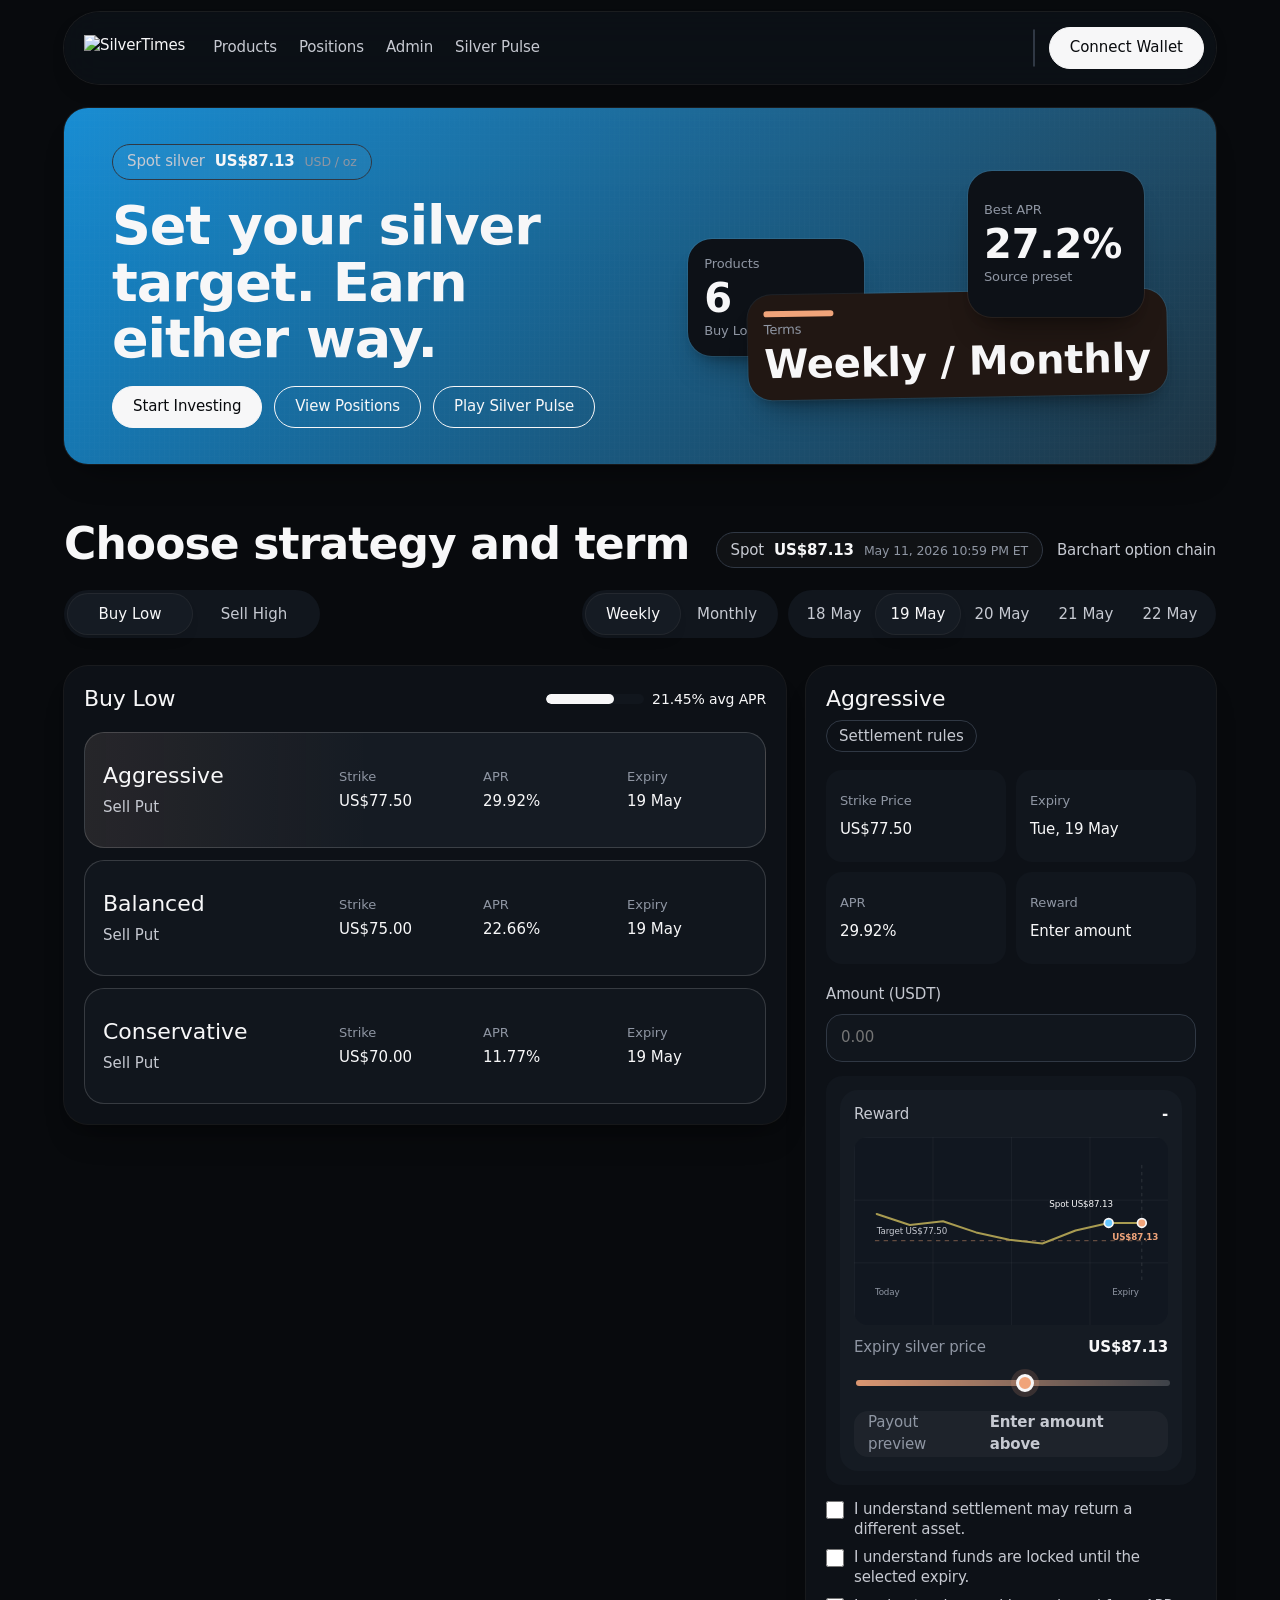
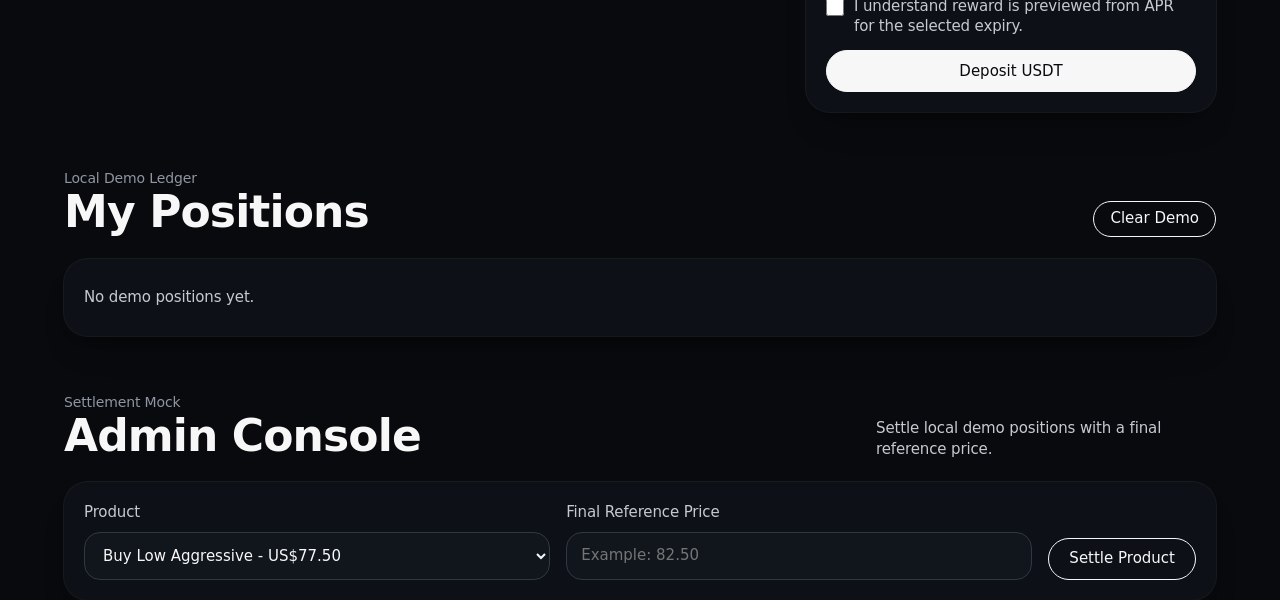
==== commit 4a158fd4: "Refine Silver Pulse submission celebration" ====
--- a/index.html
+++ b/index.html
@@ -90,7 +90,6 @@
           <section class="product-list-shell" aria-labelledby="productListTitle">
             <div class="panel-title-row">
               <div>
-                <p class="eyebrow">Available Choices</p>
                 <h3 id="productListTitle">Buy Low</h3>
               </div>
               <div id="modeSummary" class="mini-visual" aria-live="polite"></div>
--- a/styles.css
+++ b/styles.css
@@ -1228,14 +1228,6 @@
   margin-top: 0;
 }
 
-.silver-pulse-page .topbar .spot-header,
-.silver-pulse-page .topbar.has-spot .spot-header {
-  max-width: 310px;
-  padding: 0 14px;
-  opacity: 1;
-  transform: translateX(0) scale(1);
-}
-
 .pulse-hero {
   min-height: 300px;
   background:
@@ -1314,6 +1306,7 @@
 }
 
 .prediction-actions {
+  position: relative;
   display: grid;
   grid-template-columns: 1fr 1fr;
   gap: 14px;
@@ -1353,36 +1346,229 @@
 
 .pulse-choice-up {
   background:
-    linear-gradient(135deg, rgba(95, 214, 154, 0.24), transparent 58%),
-    var(--surface-elevated);
+    linear-gradient(135deg, rgba(0, 193, 118, 0.52), rgba(0, 124, 83, 0.34) 58%),
+    #10221d;
+  border-color: rgba(0, 193, 118, 0.34);
 }
 
 .pulse-choice-up.is-selected,
 .pulse-choice-up:hover:not(:disabled),
 .pulse-choice-up:focus-visible:not(:disabled) {
-  box-shadow: inset 0 0 0 1px rgba(95, 214, 154, 0.58), rgba(95, 214, 154, 0.16) 0 20px 40px -24px;
+  box-shadow: inset 0 0 0 1px rgba(0, 193, 118, 0.72), rgba(0, 193, 118, 0.2) 0 20px 40px -24px;
 }
 
 .pulse-choice-down {
   background:
-    linear-gradient(135deg, rgba(255, 117, 117, 0.22), transparent 58%),
-    var(--surface-elevated);
+    linear-gradient(135deg, rgba(255, 59, 79, 0.52), rgba(139, 38, 49, 0.34) 58%),
+    #271418;
+  border-color: rgba(255, 59, 79, 0.34);
 }
 
 .pulse-choice-down.is-selected,
 .pulse-choice-down:hover:not(:disabled),
 .pulse-choice-down:focus-visible:not(:disabled) {
-  box-shadow: inset 0 0 0 1px rgba(255, 117, 117, 0.58), rgba(255, 117, 117, 0.14) 0 20px 40px -24px;
+  box-shadow: inset 0 0 0 1px rgba(255, 59, 79, 0.72), rgba(255, 59, 79, 0.18) 0 20px 40px -24px;
 }
 
 .pulse-choice:disabled {
   cursor: not-allowed;
-  opacity: 0.58;
+  opacity: 0.82;
 }
 
 .pulse-status-line {
   display: none;
   background: var(--surface-elevated);
+}
+
+.prediction-celebration {
+  pointer-events: none;
+  position: absolute;
+  inset: -42px -18px -42px;
+  z-index: 3;
+  overflow: visible;
+}
+
+.prediction-celebration.is-active .celebration-core {
+  animation: predictionCoreFlash 360ms ease-out forwards;
+}
+
+.prediction-celebration.is-active .celebration-ring {
+  animation: predictionBurstRing 620ms ease-out forwards;
+}
+
+.prediction-celebration.is-active .confetti-piece {
+  animation: predictionConfettiBurst 880ms cubic-bezier(0.16, 0.84, 0.24, 1) forwards;
+}
+
+.prediction-celebration.is-active .confetti-spark {
+  animation: predictionSparkBurst 760ms cubic-bezier(0.18, 0.8, 0.26, 1) forwards;
+}
+
+.celebration-core,
+.celebration-ring,
+.confetti-spark,
+.confetti-piece {
+  position: absolute;
+  left: var(--burst-origin-x, 50%);
+  top: var(--burst-origin-y, 50%);
+}
+
+.celebration-core {
+  width: 22px;
+  height: 22px;
+  border-radius: 999px;
+  background: radial-gradient(circle, rgba(255, 255, 255, 0.98) 0%, var(--burst-glow, #00c176) 58%, rgba(255, 255, 255, 0) 100%);
+  opacity: 0;
+  transform: translate3d(-50%, -50%, 0) scale(0.35);
+  filter: blur(0.3px);
+}
+
+.celebration-ring {
+  width: 18px;
+  height: 18px;
+  border: 2px solid color-mix(in srgb, var(--burst-glow, #00c176) 75%, white 25%);
+  border-radius: 999px;
+  opacity: 0;
+  transform: translate3d(-50%, -50%, 0) scale(0.3);
+}
+
+.confetti-piece {
+  left: var(--confetti-origin-x);
+  top: var(--confetti-origin-y);
+  width: var(--confetti-size);
+  height: calc(var(--confetti-size) * 0.7);
+  border-radius: 3px;
+  background: var(--confetti-color);
+  opacity: 0;
+  transform: translate3d(-50%, -50%, 0) rotate(0deg) scale(0.6);
+  transform-origin: center;
+  box-shadow: 0 0 18px color-mix(in srgb, var(--confetti-color) 55%, transparent);
+}
+
+.confetti-piece.is-dot {
+  border-radius: 999px;
+  width: calc(var(--confetti-size) * 0.82);
+  height: calc(var(--confetti-size) * 0.82);
+}
+
+.confetti-piece.is-square {
+  height: var(--confetti-size);
+}
+
+.confetti-spark {
+  width: 3px;
+  height: var(--confetti-length);
+  border-radius: 999px;
+  background: linear-gradient(180deg, rgba(255, 255, 255, 0.96) 0%, var(--confetti-color) 40%, rgba(255, 255, 255, 0) 100%);
+  opacity: 0;
+  transform: translate3d(-50%, -84%, 0) rotate(var(--confetti-rotate)) scaleY(0.25);
+  transform-origin: center bottom;
+  filter: drop-shadow(0 0 10px color-mix(in srgb, var(--confetti-color) 72%, transparent));
+}
+
+@keyframes predictionCoreFlash {
+  0% {
+    opacity: 0;
+    transform: translate3d(-50%, -50%, 0) scale(0.35);
+  }
+
+  28% {
+    opacity: 0.95;
+    transform: translate3d(-50%, -50%, 0) scale(1.2);
+  }
+
+  100% {
+    opacity: 0;
+    transform: translate3d(-50%, -50%, 0) scale(1.9);
+  }
+}
+
+@keyframes predictionBurstRing {
+  0% {
+    opacity: 0;
+    transform: translate3d(-50%, -50%, 0) scale(0.3);
+  }
+
+  24% {
+    opacity: 0.85;
+  }
+
+  100% {
+    opacity: 0;
+    transform: translate3d(-50%, -50%, 0) scale(7.4);
+  }
+}
+
+@keyframes predictionConfettiBurst {
+  0% {
+    opacity: 0;
+    transform: translate3d(-50%, -50%, 0) rotate(0deg) scale(0.4);
+  }
+
+  12% {
+    opacity: 1;
+    transform: translate3d(-50%, -50%, 0) rotate(0deg) scale(1);
+  }
+
+  72% {
+    opacity: 1;
+    transform:
+      translate3d(
+        calc(-50% + var(--confetti-travel-x)),
+        calc(-50% + var(--confetti-travel-y)),
+        0
+      )
+      rotate(var(--confetti-rotate))
+      scale(1);
+  }
+
+  100% {
+    opacity: 0;
+    transform:
+      translate3d(
+        calc(-50% + var(--confetti-travel-x) * 1.08),
+        calc(-50% + var(--confetti-travel-y) + 24px),
+        0
+      )
+      rotate(calc(var(--confetti-rotate) * 1.8))
+      scale(0.9);
+  }
+}
+
+@keyframes predictionSparkBurst {
+  0% {
+    opacity: 0;
+    transform: translate3d(-50%, -84%, 0) rotate(var(--confetti-rotate)) scaleY(0.18);
+  }
+
+  18% {
+    opacity: 1;
+    transform: translate3d(-50%, -84%, 0) rotate(var(--confetti-rotate)) scaleY(1);
+  }
+
+  78% {
+    opacity: 0.95;
+    transform:
+      translate3d(
+        calc(-50% + var(--confetti-travel-x)),
+        calc(-84% + var(--confetti-travel-y)),
+        0
+      )
+      rotate(var(--confetti-rotate))
+      scaleY(1);
+  }
+
+  100% {
+    opacity: 0;
+    transform:
+      translate3d(
+        calc(-50% + var(--confetti-travel-x) * 1.06),
+        calc(-84% + var(--confetti-travel-y) + 10px),
+        0
+      )
+      rotate(var(--confetti-rotate))
+      scaleY(0.72);
+  }
 }
 
 .sentiment-card {
@@ -1409,11 +1595,11 @@
 }
 
 .sentiment-up {
-  background: #5fd69a;
+  background: #00c176;
 }
 
 .sentiment-down {
-  background: #ff7575;
+  background: #ff3b4f;
 }
 
 .sentiment-labels {
@@ -1425,6 +1611,7 @@
 }
 
 .monthly-chart {
+  position: relative;
   display: grid;
   gap: 12px;
   padding: 16px 16px 8px;
@@ -1458,11 +1645,11 @@
 }
 
 .monthly-chart-header .is-up {
-  color: #5fd69a;
+  color: #00c176;
 }
 
 .monthly-chart-header .is-down {
-  color: #ff7575;
+  color: #ff3b4f;
 }
 
 .monthly-chart svg {
@@ -1498,6 +1685,60 @@
   fill: #67c7ff;
   stroke: var(--color-ink);
   stroke-width: 2;
+}
+
+.monthly-hover-layer {
+  opacity: 0;
+  transition: opacity 120ms ease;
+}
+
+.monthly-chart.is-hovering .monthly-hover-layer {
+  opacity: 1;
+}
+
+.monthly-crosshair {
+  stroke: rgba(255, 255, 255, 0.38);
+  stroke-width: 1;
+  stroke-dasharray: 4 5;
+}
+
+.monthly-hover-dot {
+  fill: #00a3ff;
+  stroke: var(--color-ink);
+  stroke-width: 2;
+}
+
+.monthly-chart-tooltip {
+  position: absolute;
+  left: 0;
+  top: 0;
+  display: grid;
+  gap: 2px;
+  min-width: 112px;
+  padding: 8px 10px;
+  border: 1px solid rgba(255, 255, 255, 0.18);
+  border-radius: 10px;
+  background: rgba(8, 10, 13, 0.92);
+  box-shadow: rgba(0, 0, 0, 0.34) 0 14px 24px -16px;
+  color: var(--color-ink);
+  opacity: 0;
+  pointer-events: none;
+  transform: translate(-50%, calc(-100% - 12px));
+  transition: opacity 120ms ease;
+}
+
+.monthly-chart.is-hovering .monthly-chart-tooltip {
+  opacity: 1;
+}
+
+.monthly-chart-tooltip span {
+  color: var(--color-light-steel);
+  font-size: 12px;
+}
+
+.monthly-chart-tooltip strong {
+  font-size: 14px;
+  font-weight: 600;
 }
 
 .monthly-tag,
@@ -1708,7 +1949,7 @@
 }
 
 @media (max-width: 760px) {
-  .silver-pulse-page .topbar .spot-header {
+  .silver-pulse-page .topbar.has-spot .spot-header {
     max-width: 118px;
     padding: 0 10px;
   }
@@ -1733,3 +1974,12 @@
     padding: 16px;
   }
 }
+
+@media (prefers-reduced-motion: reduce) {
+  .prediction-celebration.is-active .celebration-core,
+  .prediction-celebration.is-active .celebration-ring,
+  .prediction-celebration.is-active .confetti-spark,
+  .prediction-celebration.is-active .confetti-piece {
+    animation-duration: 1ms;
+  }
+}
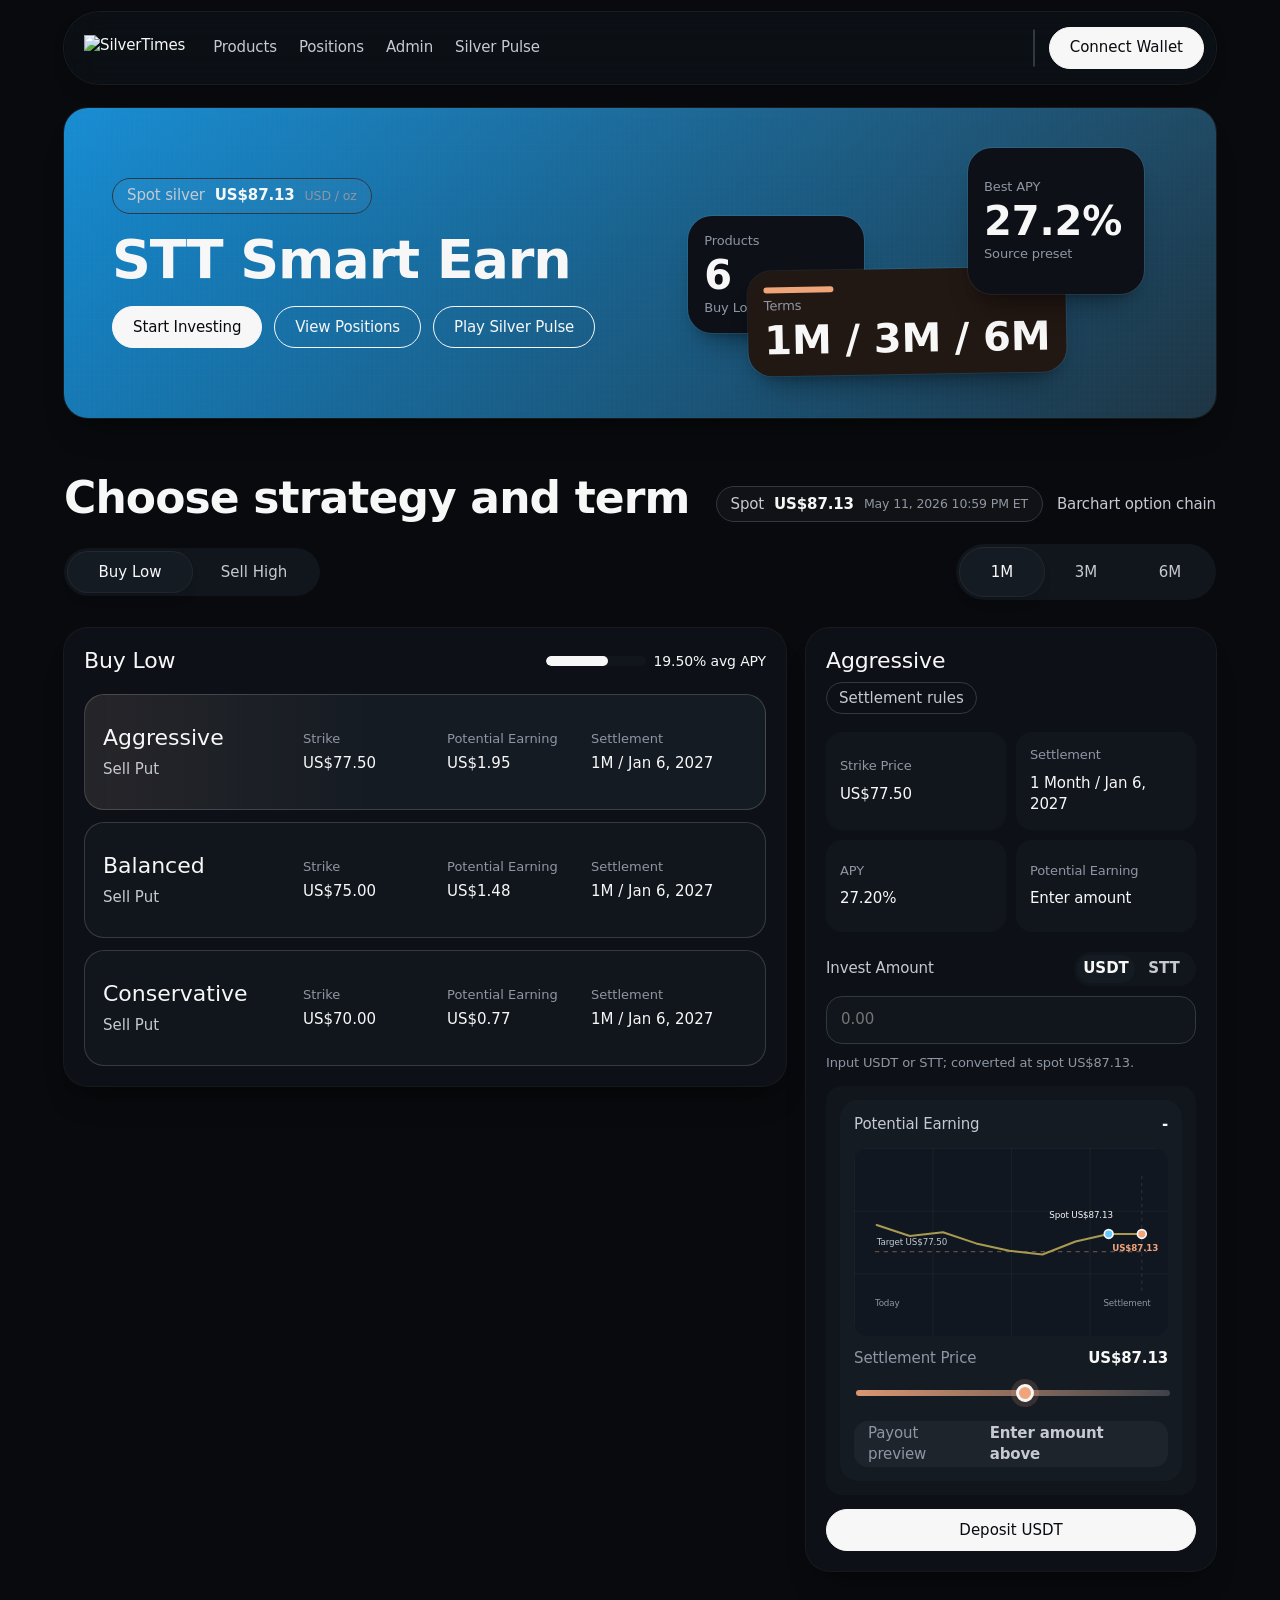
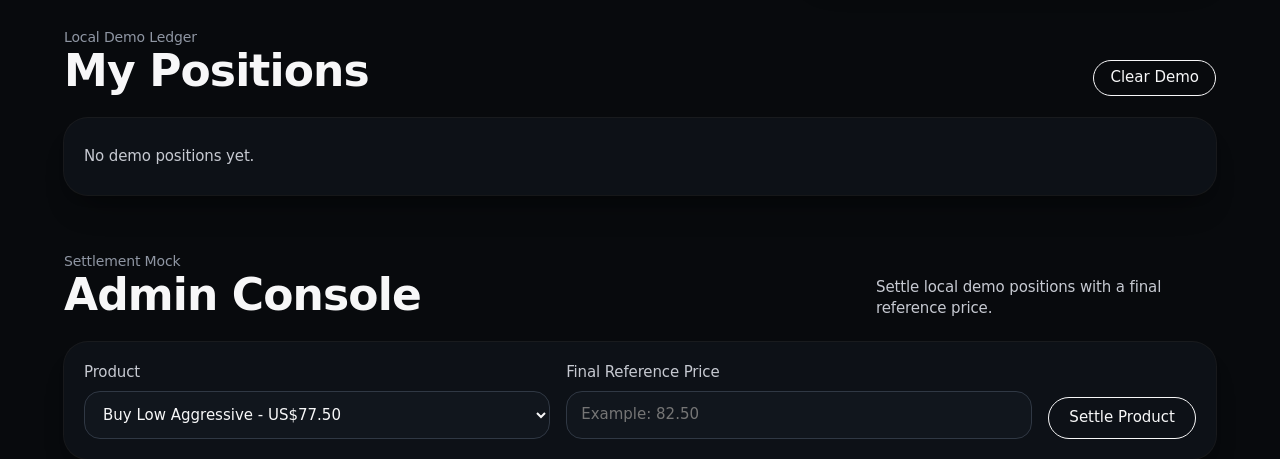
==== commit ab6c36c4: "Update live amount conversion and earning labels" ====
--- a/index.html
+++ b/index.html
@@ -3,7 +3,7 @@
   <head>
     <meta charset="utf-8">
     <meta name="viewport" content="width=device-width, initial-scale=1">
-    <title>SilverTimes Dual Investment MVP</title>
+    <title>STT Smart Earn</title>
     <link rel="stylesheet" href="styles.css?v=20260512-width">
   </head>
   <body>
@@ -25,7 +25,7 @@
       <section id="dashboard" class="hero-band" aria-labelledby="pageTitle">
         <div class="hero-copy">
           <div id="spotPricePill" class="spot-pill" aria-live="polite"></div>
-          <h1 id="pageTitle">Set your silver target. Earn either way.</h1>
+          <h1 id="pageTitle">STT Smart Earn</h1>
           <div class="hero-actions">
             <a class="primary-button" href="#products">Start Investing</a>
             <a class="ghost-button" href="#positions">View Positions</a>
@@ -34,7 +34,7 @@
         </div>
         <div class="hero-visual" aria-hidden="true">
           <div class="orbital-card large">
-            <span>Best APR</span>
+            <span>Best APY</span>
             <strong id="heroApr">27.2%</strong>
             <small>Source preset</small>
           </div>
@@ -45,7 +45,7 @@
           </div>
           <div class="orbital-card warm">
             <span>Terms</span>
-            <strong id="heroTerm">Weekly / Monthly</strong>
+            <strong id="heroTerm">1M / 3M / 6M</strong>
           </div>
         </div>
       </section>
@@ -77,12 +77,8 @@
               Sell High
             </button>
           </div>
-          <div class="expiry-picker" aria-label="Expiry selector">
-            <div class="segmented term-control" role="tablist" aria-label="Expiry type">
-              <button class="term-segment is-active" type="button" data-family="weekly" role="tab" aria-selected="true">Weekly</button>
-              <button class="term-segment" type="button" data-family="monthly" role="tab" aria-selected="false">Monthly</button>
-            </div>
-            <div id="expiryList" class="expiry-list" role="tablist" aria-label="Expiry date"></div>
+          <div class="expiry-picker" aria-label="Settlement selector">
+            <div id="expiryList" class="expiry-list" role="tablist" aria-label="Settlement term"></div>
           </div>
         </div>
 
@@ -137,6 +133,21 @@
     </main>
 
     <div id="toast" class="toast" role="status" aria-live="polite"></div>
+    <div id="confirmModal" class="confirm-modal" role="dialog" aria-modal="true" aria-labelledby="confirmTitle" hidden>
+      <div class="confirm-card">
+        <p class="eyebrow">Review order</p>
+        <h3 id="confirmTitle">Confirm dual investment</h3>
+        <div id="confirmSummary" class="confirm-summary"></div>
+        <label class="confirm-check">
+          <input id="confirmTerms" type="checkbox">
+          <span>I understand settlement may return a different asset, funds are locked until settlement, and potential earning is an estimate.</span>
+        </label>
+        <div class="confirm-actions">
+          <button id="cancelConfirmButton" class="ghost-button compact" type="button">Cancel</button>
+          <button id="confirmDepositButton" class="primary-button" type="button" disabled>Confirm</button>
+        </div>
+      </div>
+    </div>
 
     <script src="app.js"></script>
   </body>
--- a/styles.css
+++ b/styles.css
@@ -483,8 +483,11 @@
 }
 
 .expiry-option {
+  display: grid;
+  place-items: center;
+  gap: 1px;
   min-width: 84px;
-  min-height: 40px;
+  min-height: 48px;
   border: 0;
   border-radius: 999px;
   background: transparent;
@@ -559,7 +562,7 @@
 
 .product-row {
   display: grid;
-  grid-template-columns: 1fr 130px 130px 120px;
+  grid-template-columns: 1fr 130px 130px 156px;
   gap: 14px;
   align-items: center;
   width: 100%;
@@ -630,6 +633,14 @@
 
 .metric-value {
   color: var(--color-ink);
+  font-weight: 500;
+}
+
+.metric-value small {
+  display: block;
+  margin-top: 4px;
+  color: var(--color-light-steel);
+  font-size: 12px;
   font-weight: 500;
 }
 
@@ -758,6 +769,56 @@
   display: grid;
   gap: 8px;
   color: var(--color-muted-stone);
+}
+
+.amount-field {
+  display: grid;
+  gap: 10px;
+}
+
+.amount-heading {
+  display: flex;
+  align-items: center;
+  justify-content: space-between;
+  gap: 12px;
+}
+
+.amount-heading label {
+  display: block;
+}
+
+.amount-unit-toggle {
+  display: inline-flex;
+  min-height: 34px;
+  padding: 3px;
+  border-radius: 999px;
+  background: var(--color-fog);
+}
+
+.amount-unit-toggle button {
+  min-width: 58px;
+  border: 0;
+  border-radius: 999px;
+  background: transparent;
+  color: var(--color-muted-stone);
+  font-weight: 600;
+  cursor: pointer;
+}
+
+.expiry-option small {
+  color: var(--color-light-steel);
+  font-size: 11px;
+  font-weight: 500;
+}
+
+.amount-unit-toggle button.is-active {
+  background: var(--surface-elevated);
+  color: var(--color-ink);
+}
+
+.amount-conversion {
+  color: var(--color-light-steel);
+  font-size: 13px;
 }
 
 .field {
@@ -1108,6 +1169,83 @@
   transform: translateY(0);
 }
 
+.confirm-modal {
+  position: fixed;
+  inset: 0;
+  z-index: 60;
+  display: grid;
+  place-items: center;
+  padding: 24px;
+  background: rgba(0, 0, 0, 0.64);
+  backdrop-filter: blur(12px);
+}
+
+.confirm-modal[hidden] {
+  display: none;
+}
+
+.confirm-card {
+  width: min(460px, 100%);
+  display: grid;
+  gap: 18px;
+  padding: 24px;
+  border: 1px solid var(--color-hint-of-grey);
+  border-radius: 24px;
+  background: var(--surface-panel);
+  box-shadow: rgba(0, 0, 0, 0.5) 0 30px 60px -24px;
+}
+
+.confirm-summary {
+  display: grid;
+  grid-template-columns: 1fr 1fr;
+  gap: 10px;
+}
+
+.confirm-summary span {
+  display: grid;
+  gap: 4px;
+  padding: 12px;
+  border-radius: 14px;
+  background: var(--color-fog);
+}
+
+.confirm-summary .invest-summary {
+  grid-column: 1 / -1;
+}
+
+.confirm-summary small {
+  color: var(--color-light-steel);
+}
+
+.confirm-summary strong {
+  color: var(--color-ink);
+}
+
+.confirm-check {
+  grid-template-columns: 18px 1fr;
+  align-items: start;
+  gap: 10px;
+  line-height: 1.35;
+}
+
+.confirm-check input {
+  width: 18px;
+  min-height: 18px;
+  margin: 2px 0 0;
+  accent-color: var(--color-ink);
+}
+
+.confirm-actions {
+  display: flex;
+  justify-content: flex-end;
+  gap: 10px;
+}
+
+.confirm-actions .primary-button:disabled {
+  opacity: 0.45;
+  cursor: not-allowed;
+}
+
 @media (max-width: 1080px) {
   .hero-band,
   .product-grid {
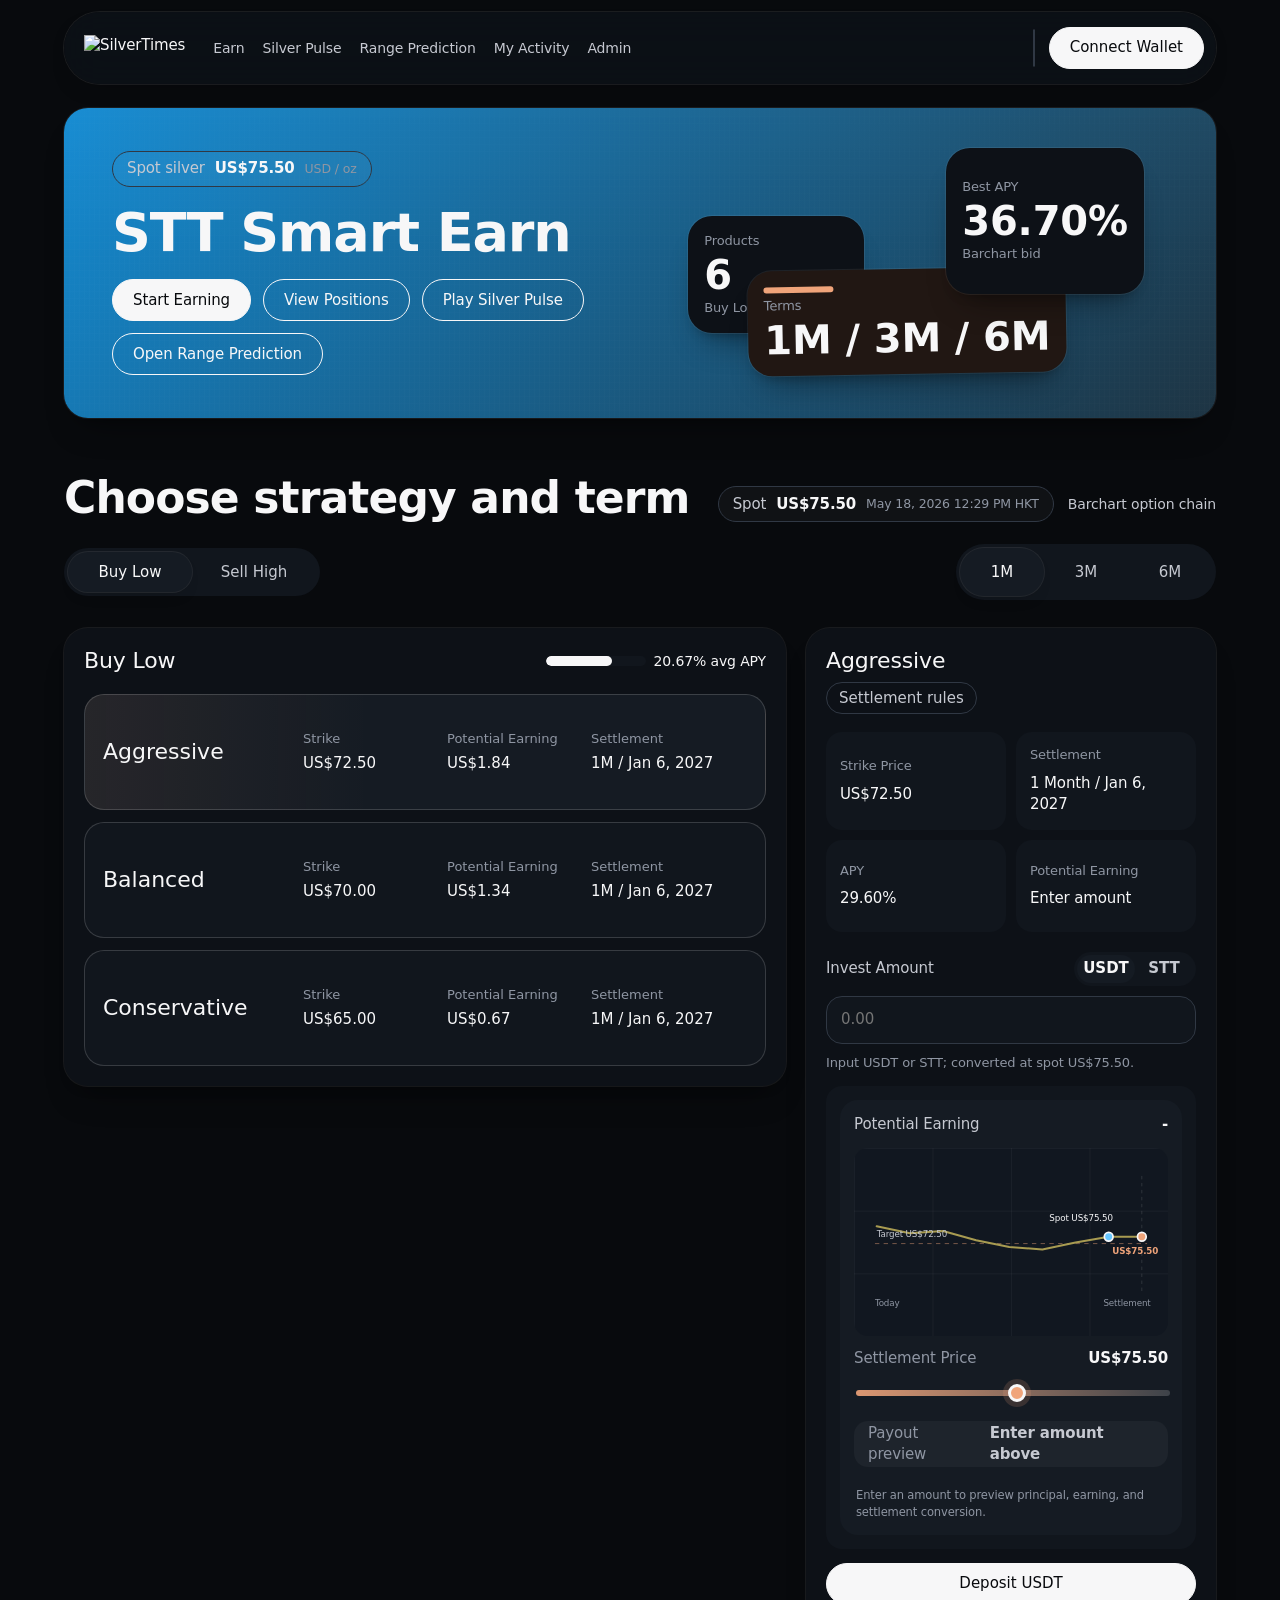
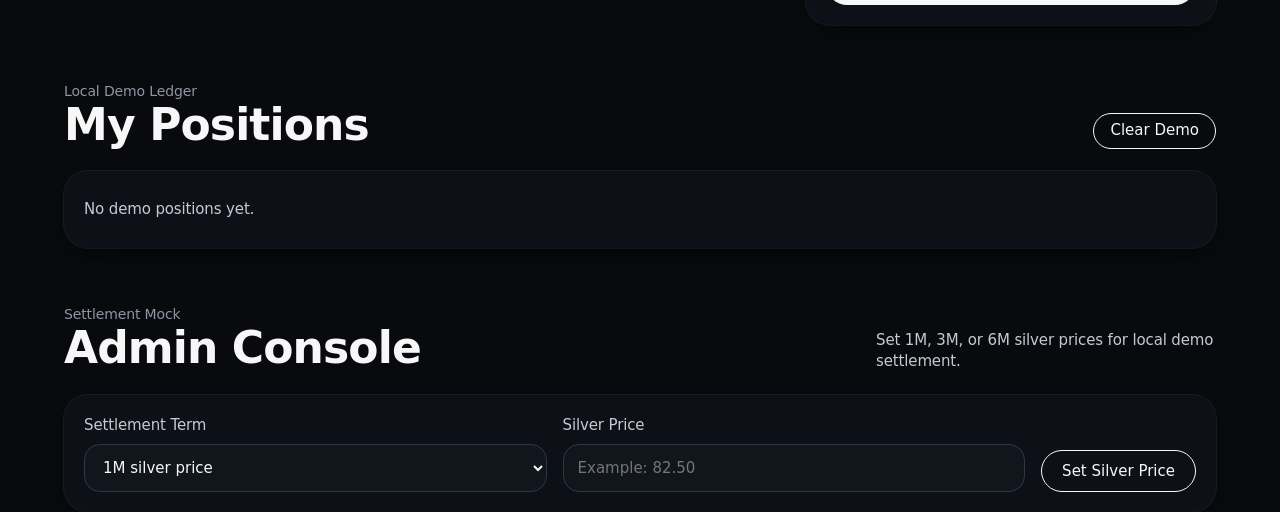
==== commit 9d5549ba: "Add range prediction market" ====
--- a/index.html
+++ b/index.html
@@ -4,18 +4,19 @@
     <meta charset="utf-8">
     <meta name="viewport" content="width=device-width, initial-scale=1">
     <title>STT Smart Earn</title>
-    <link rel="stylesheet" href="styles.css?v=20260512-width">
+    <link rel="stylesheet" href="styles.css?v=20260520-unified-header">
   </head>
   <body>
     <header class="topbar" aria-label="Primary">
-      <a class="brand" href="#dashboard" aria-label="SilverTimes Dual Investment">
+      <a class="brand" href="#dashboard" aria-label="SilverTimes Earn">
         <img src="https://www.silvertimes.io/ST_LOGO_DARK@2x.png" alt="SilverTimes">
       </a>
       <nav class="navlinks" aria-label="Sections">
-        <a href="#dashboard">Products</a>
-        <a href="#positions">Positions</a>
+        <a href="#dashboard">Earn</a>
+        <a href="silver-pulse.html">Silver Pulse</a>
+        <a href="range-prediction.html">Range Prediction</a>
+        <a href="#positions">My Activity</a>
         <a href="#admin">Admin</a>
-        <a href="silver-pulse.html">Silver Pulse</a>
       </nav>
       <div id="spotPriceHeader" class="spot-header" aria-live="polite"></div>
       <button id="walletButton" class="primary-button" type="button">Connect Wallet</button>
@@ -27,16 +28,17 @@
           <div id="spotPricePill" class="spot-pill" aria-live="polite"></div>
           <h1 id="pageTitle">STT Smart Earn</h1>
           <div class="hero-actions">
-            <a class="primary-button" href="#products">Start Investing</a>
+            <a class="primary-button" href="#products">Start Earning</a>
             <a class="ghost-button" href="#positions">View Positions</a>
             <a class="ghost-button" href="silver-pulse.html">Play Silver Pulse</a>
+            <a class="ghost-button" href="range-prediction.html">Open Range Prediction</a>
           </div>
         </div>
         <div class="hero-visual" aria-hidden="true">
           <div class="orbital-card large">
             <span>Best APY</span>
-            <strong id="heroApr">27.2%</strong>
-            <small>Source preset</small>
+            <strong id="heroApr">36.7%</strong>
+            <small>Barchart bid</small>
           </div>
           <div class="orbital-card">
             <span>Products</span>
@@ -50,7 +52,7 @@
         </div>
       </section>
 
-      <section id="products" class="workspace" aria-label="Dual investment products">
+      <section id="products" class="workspace" aria-label="Earn products">
         <div class="section-heading">
           <div>
             <h2>Choose strategy and term</h2>
@@ -116,18 +118,18 @@
             <p class="eyebrow">Settlement Mock</p>
             <h2 id="adminTitle">Admin Console</h2>
           </div>
-          <p class="summary-text">Settle local demo positions with a final reference price.</p>
+          <p class="summary-text">Set 1M, 3M, or 6M silver prices for local demo settlement.</p>
         </div>
         <form id="settlementForm" class="admin-form">
           <div class="field">
-            <label for="settlementProduct">Product</label>
+            <label for="settlementProduct">Settlement Term</label>
             <select id="settlementProduct"></select>
           </div>
           <div class="field">
-            <label for="finalPriceInput">Final Reference Price</label>
+            <label for="finalPriceInput">Silver Price</label>
             <input id="finalPriceInput" type="number" min="0" step="0.01" placeholder="Example: 82.50">
           </div>
-          <button class="ghost-button" type="submit">Settle Product</button>
+          <button class="ghost-button" type="submit">Set Silver Price</button>
         </form>
       </section>
     </main>
@@ -136,7 +138,7 @@
     <div id="confirmModal" class="confirm-modal" role="dialog" aria-modal="true" aria-labelledby="confirmTitle" hidden>
       <div class="confirm-card">
         <p class="eyebrow">Review order</p>
-        <h3 id="confirmTitle">Confirm dual investment</h3>
+        <h3 id="confirmTitle">Confirm Earn order</h3>
         <div id="confirmSummary" class="confirm-summary"></div>
         <label class="confirm-check">
           <input id="confirmTerms" type="checkbox">
--- a/styles.css
+++ b/styles.css
@@ -55,7 +55,7 @@
   top: 0;
   z-index: 20;
   display: grid;
-  grid-template-columns: auto 1fr auto auto;
+  grid-template-columns: auto minmax(0, 1fr) auto auto;
   align-items: center;
   gap: 14px;
   width: min(var(--page-max-width), calc(100% - 40px));
@@ -89,13 +89,18 @@
 
 .navlinks {
   display: flex;
-  gap: 22px;
+  align-items: center;
+  gap: 18px;
 }
 
 .navlinks a,
 .text-link {
   color: var(--color-muted-stone);
+  font-size: 14px;
+  font-weight: 500;
+  line-height: 1;
   text-decoration: none;
+  white-space: nowrap;
 }
 
 .navlinks a:hover,
@@ -240,6 +245,11 @@
   color: var(--color-muted-stone);
 }
 
+.spot-pill:empty,
+.spot-inline:empty {
+  display: none;
+}
+
 .spot-pill strong,
 .spot-inline strong,
 .spot-header strong {
@@ -279,6 +289,12 @@
   opacity: 0;
   transform: translateY(-8px) scale(0.96);
   pointer-events: none;
+}
+
+.silver-pulse-page.market-stuck .spot-inline {
+  opacity: 1;
+  transform: none;
+  pointer-events: auto;
 }
 
 .eyebrow {
@@ -1022,6 +1038,13 @@
 
 .scenario-chart.is-empty .scenario-result strong {
   color: var(--color-muted-stone);
+}
+
+.scenario-breakdown {
+  margin: 8px 2px 0;
+  color: var(--color-light-steel);
+  font-size: 0.72rem;
+  line-height: 1.45;
 }
 
 .payoff-track {
@@ -1362,10 +1385,6 @@
   }
 }
 
-.silver-pulse-page .topbar {
-  margin-top: 0;
-}
-
 .pulse-hero {
   min-height: 300px;
   background:
@@ -2026,6 +2045,32 @@
   line-height: 1.35;
 }
 
+.leaderboard-actions {
+  display: flex;
+  align-items: center;
+  justify-content: flex-end;
+  flex-wrap: wrap;
+  gap: 12px;
+}
+
+.week-select-label {
+  display: flex;
+  align-items: center;
+  gap: 8px;
+  color: var(--color-light-steel);
+  font-size: 13px;
+}
+
+.week-select-label select {
+  min-height: 38px;
+  min-width: 150px;
+  padding: 0 34px 0 12px;
+  border: 1px solid var(--color-hint-of-grey);
+  border-radius: 999px;
+  background: var(--surface-elevated);
+  color: var(--color-ink);
+}
+
 .leaderboard-shell {
   max-height: 360px;
   margin-top: 0;
@@ -2051,6 +2096,10 @@
   line-height: 1.25;
 }
 
+.leaderboard-shell .weekly-winners-table .pulse-table-row {
+  grid-template-columns: 100px 52px 0.95fr 66px 68px 98px 74px;
+}
+
 .leaderboard-shell .pulse-table-head {
   position: sticky;
   top: 0;
@@ -2061,6 +2110,397 @@
 
 .pulse-admin-form {
   grid-template-columns: repeat(3, minmax(180px, 1fr));
+}
+
+.range-hero {
+  background: linear-gradient(-45deg, #0b0f15, #173047, #211713, #236d68);
+  background-size: 400% 400%;
+}
+
+.range-hero-visual {
+  min-height: 230px;
+}
+
+.range-hero-visual .orbital-card.large {
+  right: 0;
+  min-width: 236px;
+}
+
+.range-hero-visual .orbital-card strong {
+  font-size: 34px;
+  overflow-wrap: anywhere;
+}
+
+.range-hero-visual .orbital-card:not(.large):not(.warm) {
+  left: 0;
+  top: 102px;
+}
+
+.range-builder-grid {
+  grid-template-columns: minmax(0, 1fr) 430px;
+  max-width: none;
+}
+
+.range-builder-grid .detail-panel {
+  position: sticky;
+  top: 100px;
+}
+
+.range-controls-row {
+  background: rgba(13, 17, 23, 0.96);
+  border: 1px solid rgba(255, 255, 255, 0.08);
+  box-shadow: rgba(0, 0, 0, 0.38) 0 18px 34px -22px;
+  backdrop-filter: blur(16px);
+}
+
+.range-builder-heading {
+  align-items: center;
+  margin-bottom: 12px;
+}
+
+.range-builder-heading h2 {
+  font-size: 30px;
+  line-height: 1.05;
+  letter-spacing: 0;
+}
+
+.range-ticket-header {
+  gap: 3px;
+}
+
+.range-ticket-header h3 {
+  color: var(--color-muted-stone);
+  font-size: 15px;
+  font-weight: 600;
+  line-height: 1.2;
+}
+
+.range-preset-list {
+  padding: 20px;
+}
+
+.range-market-panel {
+  display: grid;
+  gap: 12px;
+  margin: 0 20px 20px;
+  padding: 12px;
+  border: 1px solid rgba(255, 255, 255, 0.12);
+  border-radius: 18px;
+  background: #101720;
+}
+
+.range-market-list-shell .panel-title-row {
+  display: none;
+}
+
+.range-market-question {
+  display: flex;
+  align-items: baseline;
+  flex-wrap: wrap;
+  gap: 8px;
+  max-width: 760px;
+  margin: 0 0 12px;
+  color: var(--color-ink);
+  font-size: 22px;
+  font-weight: 700;
+}
+
+.range-market-question strong {
+  color: var(--color-ink);
+  font-size: 22px;
+  font-weight: 700;
+}
+
+.range-preset-row {
+  grid-template-columns: minmax(180px, 1fr) 90px 90px;
+}
+
+.range-market-card {
+  display: grid;
+  gap: 14px;
+  padding: 14px;
+  border: 1px solid rgba(255, 255, 255, 0.12);
+  border-radius: 18px;
+  background: #101720;
+}
+
+.market-header-row,
+.market-side-actions,
+.order-book-header {
+  display: flex;
+  align-items: center;
+  justify-content: space-between;
+  gap: 12px;
+}
+
+.market-header-row {
+  padding-bottom: 2px;
+}
+
+.market-header-row > div {
+  display: grid;
+  gap: 4px;
+}
+
+.market-header-row strong {
+  color: var(--color-ink);
+  font-size: 28px;
+  line-height: 1;
+}
+
+.market-header-row div:last-child {
+  text-align: right;
+}
+
+.market-side-button {
+  flex: 1;
+  min-height: 42px;
+  border: 0;
+  border-radius: 8px;
+  color: var(--color-ink);
+  font-weight: 700;
+  cursor: pointer;
+}
+
+.market-side-button.yes {
+  background: rgba(0, 193, 118, 0.24);
+}
+
+.market-side-button.no {
+  background: rgba(255, 59, 79, 0.2);
+}
+
+.market-side-button.yes.is-active {
+  background: #2fa66d;
+}
+
+.market-side-button.no.is-active {
+  background: #f04452;
+  color: #ffffff;
+  box-shadow: rgba(240, 68, 82, 0.34) 0 0 0 3px;
+}
+
+.market-tabs {
+  display: inline-flex;
+  width: fit-content;
+  min-height: 34px;
+  padding: 3px;
+  border-radius: 999px;
+  background: rgba(255, 255, 255, 0.04);
+}
+
+.market-tab {
+  min-width: 104px;
+  border: 0;
+  border-radius: 999px;
+  background: transparent;
+  color: var(--color-muted-stone);
+  font-weight: 700;
+  cursor: pointer;
+}
+
+.market-tab.is-active {
+  background: var(--surface-elevated);
+  color: var(--color-ink);
+}
+
+.share-price-chart {
+  display: none;
+  gap: 12px;
+  padding-top: 4px;
+  min-height: 278px;
+}
+
+.share-price-chart.is-active {
+  display: grid;
+}
+
+.share-price-chart svg {
+  display: block;
+  width: 100%;
+  height: auto;
+}
+
+.share-price-line {
+  fill: none;
+  stroke: #00a3ff;
+  stroke-width: 2.6;
+  stroke-linecap: round;
+  stroke-linejoin: round;
+}
+
+.share-price-chart[data-side="no"] .share-price-line {
+  stroke: #f04452;
+}
+
+.order-book-panel {
+  display: none;
+  gap: 10px;
+  padding-top: 2px;
+  min-height: 278px;
+}
+
+.order-book-panel.is-active {
+  display: grid;
+}
+
+.order-book-header {
+  color: var(--color-muted-stone);
+  font-size: 13px;
+}
+
+.order-book-header strong {
+  color: var(--color-ink);
+  font-weight: 600;
+}
+
+.order-book-columns {
+  display: grid;
+  grid-template-columns: 1fr 1fr;
+  gap: 10px;
+}
+
+.order-book-side {
+  display: grid;
+  gap: 4px;
+  min-width: 0;
+}
+
+.order-book-side h4 {
+  margin: 0 0 4px;
+  color: var(--color-muted-stone);
+  font-size: 13px;
+  font-weight: 600;
+}
+
+.order-book-row {
+  display: grid;
+  grid-template-columns: 0.62fr 0.86fr 0.9fr;
+  gap: 6px;
+  min-height: 28px;
+  align-items: center;
+  padding: 0 8px;
+  border-radius: 8px;
+  background: rgba(255, 255, 255, 0.035);
+  color: var(--color-muted-stone);
+  font-size: 12px;
+}
+
+.order-book-side.yes .order-book-row:not(.order-book-head) {
+  background:
+    linear-gradient(90deg, rgba(0, 193, 118, 0.2) 0 var(--depth), rgba(255, 255, 255, 0.035) var(--depth) 100%);
+}
+
+.order-book-side.no .order-book-row:not(.order-book-head) {
+  background:
+    linear-gradient(90deg, rgba(240, 68, 82, 0.2) 0 var(--depth), rgba(255, 255, 255, 0.035) var(--depth) 100%);
+}
+
+.order-book-row span {
+  min-width: 0;
+  overflow-wrap: anywhere;
+}
+
+.order-book-row span:first-child {
+  color: var(--color-ink);
+  font-weight: 700;
+}
+
+.order-book-head {
+  background: transparent;
+  color: var(--color-light-steel);
+  font-size: 11px;
+}
+
+.range-band-chart {
+  position: relative;
+  display: grid;
+  gap: 12px;
+  padding: 16px 16px 8px;
+  border: 1px solid rgba(255, 255, 255, 0.12);
+  border-radius: 18px;
+  background: #101720;
+  overflow: hidden;
+}
+
+.range-band-chart svg {
+  display: block;
+  width: 100%;
+  height: auto;
+}
+
+.range-band-fill {
+  fill: rgba(0, 193, 118, 0.13);
+}
+
+.range-bound-line {
+  stroke: rgba(0, 193, 118, 0.68);
+  stroke-width: 1.4;
+  stroke-dasharray: 7 5;
+}
+
+.range-ticket-summary {
+  display: grid;
+  gap: 10px;
+}
+
+.range-ticket-summary .scenario-result {
+  min-height: 44px;
+}
+
+.range-ticket-summary .scenario-result strong {
+  text-align: right;
+  overflow-wrap: anywhere;
+}
+
+.range-stats-grid {
+  grid-template-columns: repeat(3, minmax(0, 1fr));
+}
+
+.range-table-shell {
+  overflow-x: auto;
+}
+
+.range-table {
+  display: grid;
+  min-width: 820px;
+}
+
+.range-table-row {
+  display: grid;
+  grid-template-columns: 0.95fr 0.62fr 1.15fr 0.8fr 0.92fr 0.62fr 0.78fr;
+  gap: 12px;
+  align-items: center;
+  min-height: 58px;
+  padding: 12px 20px;
+  border-bottom: 1px solid var(--color-hint-of-grey);
+}
+
+.range-table-row:last-child {
+  border-bottom: 0;
+}
+
+.range-table-row span {
+  min-width: 0;
+  overflow-wrap: anywhere;
+}
+
+.range-table-head {
+  min-height: 46px;
+  background: var(--surface-elevated);
+  color: var(--color-light-steel);
+  font-size: 13px;
+}
+
+.range-table-row.is-winner {
+  background:
+    linear-gradient(90deg, rgba(0, 193, 118, 0.08), transparent 44%),
+    rgba(255, 255, 255, 0.015);
+}
+
+.range-admin-form {
+  grid-template-columns: minmax(180px, 1fr) minmax(160px, 0.7fr) auto;
+  align-items: end;
 }
 
 .admin-actions {
@@ -2077,7 +2517,10 @@
 @media (max-width: 1080px) {
   .pulse-round-grid,
   .pulse-price-grid,
-  .pulse-admin-form {
+  .pulse-admin-form,
+  .range-builder-grid,
+  .range-stats-grid,
+  .range-admin-form {
     grid-template-columns: 1fr;
   }
 
@@ -2106,6 +2549,37 @@
 
   .pulse-choice strong {
     font-size: 48px;
+  }
+
+  .range-preset-row {
+    grid-template-columns: 1fr;
+  }
+
+  .market-header-row,
+  .market-side-actions,
+  .order-book-columns {
+    grid-template-columns: 1fr;
+  }
+
+  .market-header-row,
+  .market-side-actions {
+    display: grid;
+  }
+
+  .market-header-row div:last-child {
+    text-align: left;
+  }
+
+  .range-hero-visual {
+    min-height: 250px;
+  }
+
+  .range-hero-visual .orbital-card.large {
+    right: 16px;
+  }
+
+  .range-hero-visual .orbital-card:not(.large):not(.warm) {
+    left: 12px;
   }
 
   .admin-actions {
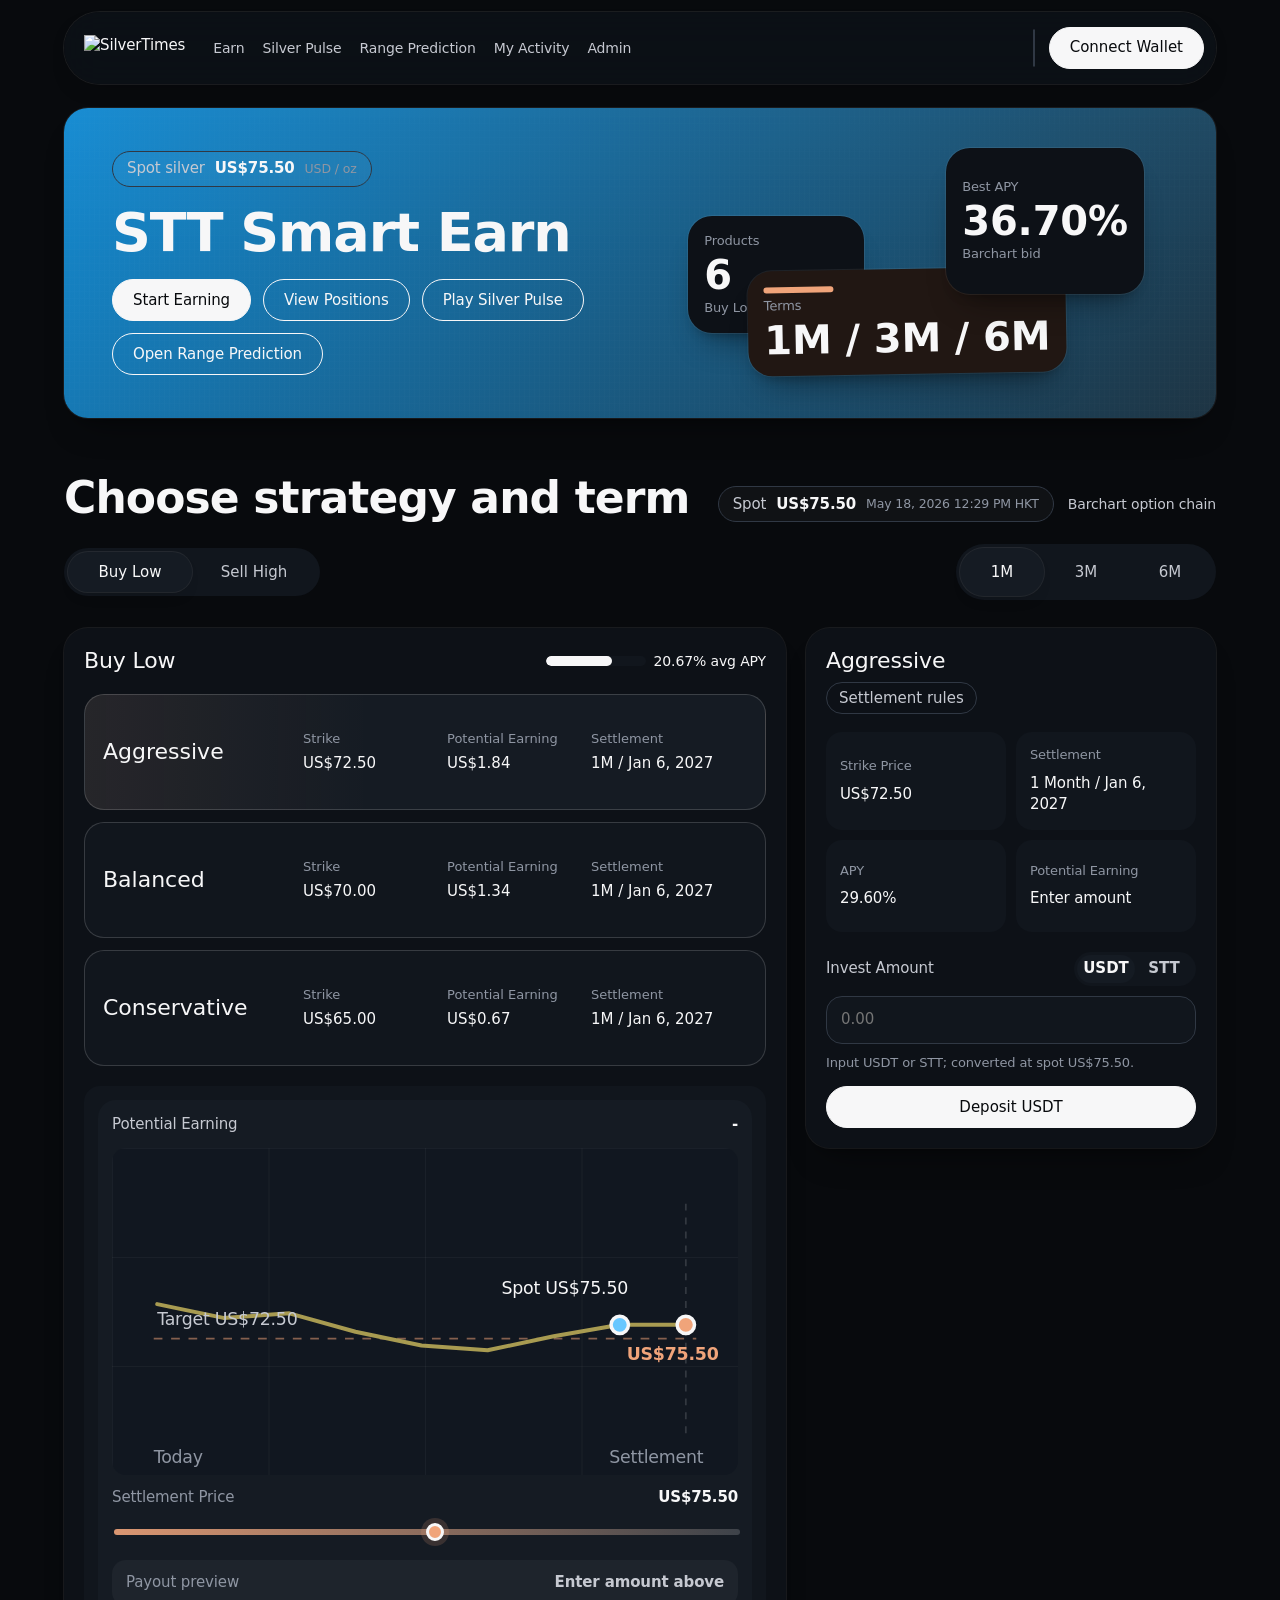
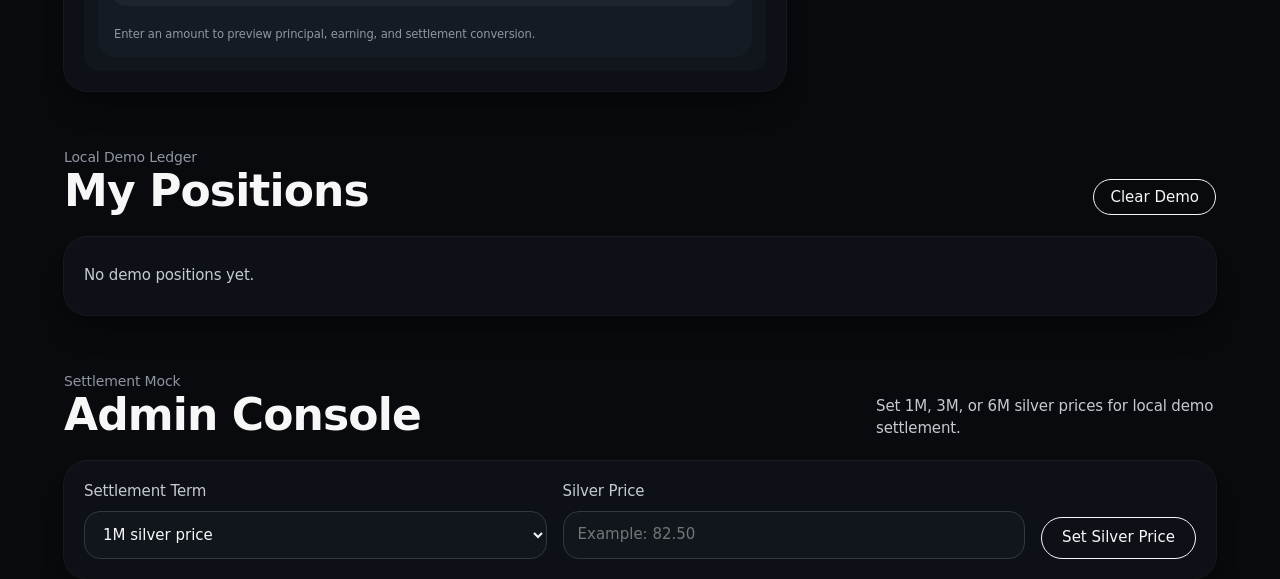
==== commit 79aacd61: "Move scenario preview under strategies" ====
--- a/index.html
+++ b/index.html
@@ -93,6 +93,7 @@
               <div id="modeSummary" class="mini-visual" aria-live="polite"></div>
             </div>
             <div id="productList" class="product-list" aria-live="polite"></div>
+            <div id="quoteBox" class="quote-box product-scenario-preview"></div>
           </section>
 
           <aside class="detail-panel" aria-labelledby="detailTitle">
--- a/styles.css
+++ b/styles.css
@@ -576,6 +576,10 @@
   padding: 0 20px 20px;
 }
 
+.product-scenario-preview {
+  margin: 0 20px 20px;
+}
+
 .product-row {
   display: grid;
   grid-template-columns: 1fr 130px 130px 156px;
@@ -2453,6 +2457,69 @@
   overflow-wrap: anywhere;
 }
 
+.share-estimate-value {
+  position: relative;
+  display: inline-flex;
+  align-items: center;
+  justify-content: flex-end;
+  gap: 6px;
+}
+
+.share-tooltip-trigger {
+  display: inline-grid;
+  place-items: center;
+  width: 18px;
+  height: 18px;
+  border: 1px solid rgba(255, 255, 255, 0.24);
+  border-radius: 50%;
+  background: transparent;
+  color: var(--color-muted-stone);
+  font-size: 11px;
+  font-weight: 800;
+  cursor: help;
+}
+
+.share-tooltip {
+  position: absolute;
+  right: 0;
+  bottom: calc(100% + 8px);
+  z-index: 5;
+  display: none;
+  width: min(320px, 78vw);
+  padding: 10px 12px;
+  border: 1px solid rgba(255, 255, 255, 0.16);
+  border-radius: 12px;
+  background: var(--surface-elevated);
+  color: var(--color-muted-stone);
+  box-shadow: var(--shadow-subtle);
+  font-size: 12px;
+  font-weight: 600;
+  line-height: 1.4;
+  text-align: left;
+}
+
+.share-estimate-value:hover .share-tooltip,
+.share-estimate-value:focus-within .share-tooltip {
+  display: block;
+}
+
+.range-trade-error {
+  display: none;
+  min-height: 38px;
+  align-items: center;
+  padding: 9px 12px;
+  border: 1px solid rgba(240, 68, 82, 0.45);
+  border-radius: 12px;
+  background: rgba(240, 68, 82, 0.14);
+  color: #ff9aa4;
+  font-size: 13px;
+  font-weight: 700;
+}
+
+.range-trade-error.is-visible {
+  display: flex;
+}
+
 .range-stats-grid {
   grid-template-columns: repeat(3, minmax(0, 1fr));
 }
@@ -2499,7 +2566,7 @@
 }
 
 .range-admin-form {
-  grid-template-columns: minmax(180px, 1fr) minmax(160px, 0.7fr) auto;
+  grid-template-columns: minmax(160px, 0.7fr) minmax(180px, 1fr) minmax(160px, 0.7fr) auto;
   align-items: end;
 }
 
